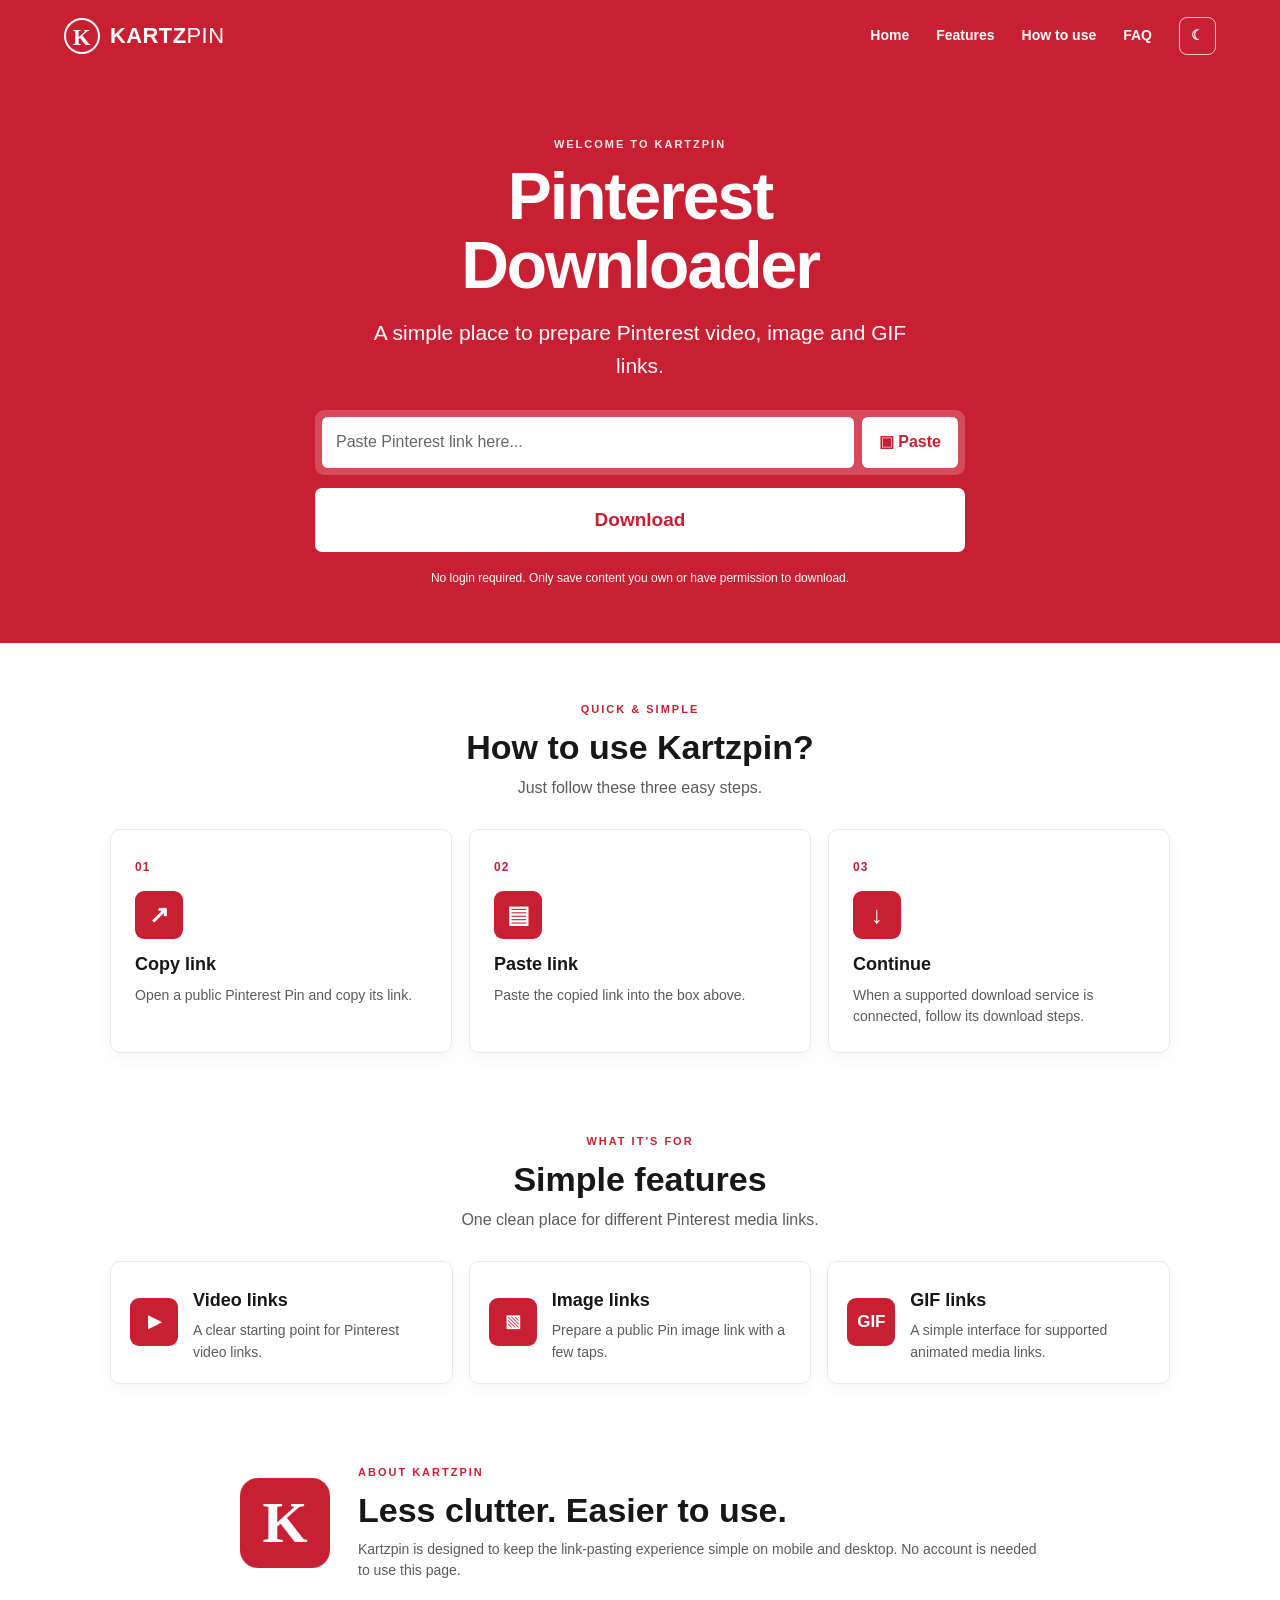
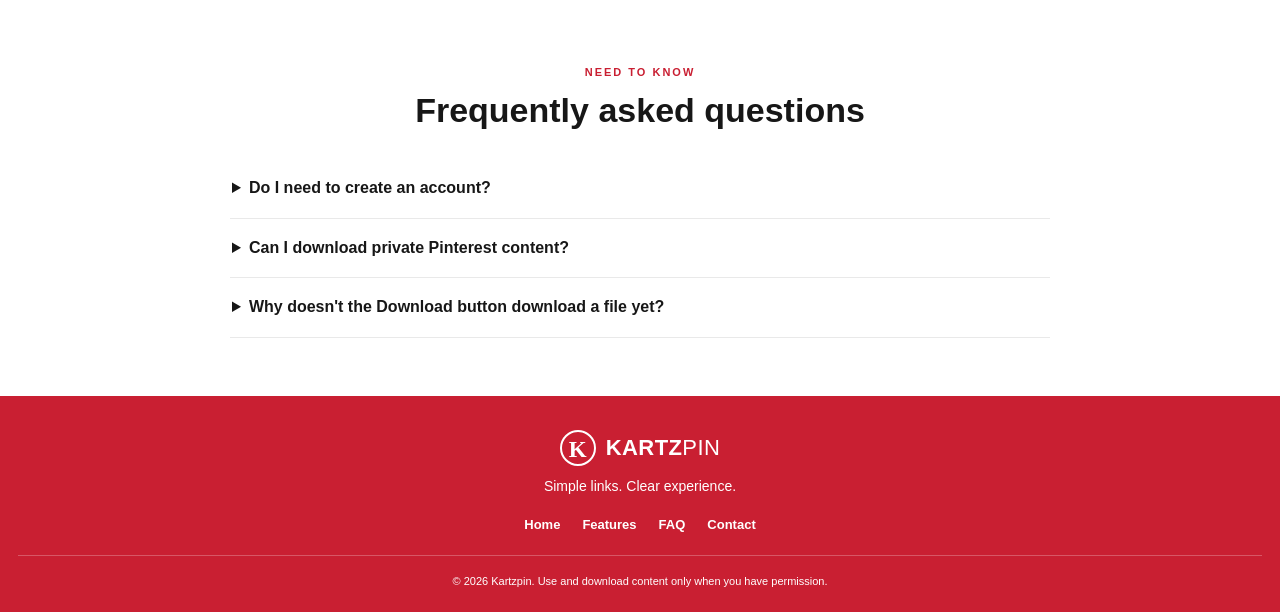
==== index.html @ ffa83714 "Add files via upload" ====
<!doctype html>
<html lang="en">
<head>
  <meta charset="utf-8">
  <meta name="viewport" content="width=device-width, initial-scale=1">
  <meta name="description" content="Kartzpin Downloader — a simple interface for Pinterest links.">
  <title>Kartzpin Downloader</title>
  <link rel="stylesheet" href="styles.css">
</head>
<body>
  <header class="site-header">
    <a class="brand" href="#home" aria-label="Kartzpin home">
      <span class="brand-mark">K</span><span>KARTZ<span class="brand-light">PIN</span></span>
    </a>
    <button class="menu-toggle" id="menuToggle" aria-label="Open menu" aria-expanded="false">☰</button>
    <nav class="nav" id="mainNav">
      <a href="#home">Home</a><a href="#features">Features</a><a href="#how">How to use</a><a href="#faq">FAQ</a>
      <button class="theme-toggle" id="themeToggle" type="button" aria-label="Switch colour mode">☾</button>
    </nav>
  </header>

  <main>
    <section class="hero" id="home">
      <div class="hero-inner">
        <p class="eyebrow">WELCOME TO KARTZPIN</p>
        <h1><span>Pinterest</span><br>Downloader</h1>
        <p class="hero-copy">A simple place to prepare Pinterest video, image and GIF links.</p>
        <form class="download-form" id="downloadForm">
          <label class="sr-only" for="pinUrl">Pinterest link</label>
          <input id="pinUrl" type="url" placeholder="Paste Pinterest link here..." autocomplete="url">
          <button class="paste-btn" id="pasteBtn" type="button">▣ <span>Paste</span></button>
        </form>
        <button class="download-btn" type="submit" form="downloadForm">Download</button>
        <p class="notice" id="statusMessage" role="status">No login required. Only save content you own or have permission to download.</p>
      </div>
    </section>

    <section class="section how-section" id="how">
      <div class="section-heading"><p class="eyebrow red-text">QUICK &amp; SIMPLE</p><h2>How to use Kartzpin?</h2><p>Just follow these three easy steps.</p></div>
      <div class="steps">
        <article class="step-card"><span class="step-number">01</span><div class="step-icon">↗</div><h3>Copy link</h3><p>Open a public Pinterest Pin and copy its link.</p></article>
        <article class="step-card"><span class="step-number">02</span><div class="step-icon">▤</div><h3>Paste link</h3><p>Paste the copied link into the box above.</p></article>
        <article class="step-card"><span class="step-number">03</span><div class="step-icon">↓</div><h3>Continue</h3><p>When a supported download service is connected, follow its download steps.</p></article>
      </div>
    </section>

    <section class="section features-section" id="features">
      <div class="section-heading"><p class="eyebrow red-text">WHAT IT'S FOR</p><h2>Simple features</h2><p>One clean place for different Pinterest media links.</p></div>
      <div class="feature-grid">
        <article class="feature-card"><div class="feature-icon">▶</div><div><h3>Video links</h3><p>A clear starting point for Pinterest video links.</p></div></article>
        <article class="feature-card"><div class="feature-icon">▧</div><div><h3>Image links</h3><p>Prepare a public Pin image link with a few taps.</p></div></article>
        <article class="feature-card"><div class="feature-icon">GIF</div><div><h3>GIF links</h3><p>A simple interface for supported animated media links.</p></div></article>
      </div>
    </section>

    <section class="section about-section">
      <div class="about-mark">K</div>
      <div><p class="eyebrow red-text">ABOUT KARTZPIN</p><h2>Less clutter. Easier to use.</h2><p>Kartzpin is designed to keep the link-pasting experience simple on mobile and desktop. No account is needed to use this page.</p></div>
    </section>

    <section class="section faq-section" id="faq">
      <div class="section-heading"><p class="eyebrow red-text">NEED TO KNOW</p><h2>Frequently asked questions</h2></div>
      <details><summary>Do I need to create an account?</summary><p>No. This website interface does not require visitor sign-in.</p></details>
      <details><summary>Can I download private Pinterest content?</summary><p>No. Private, restricted or inaccessible content should not be downloaded. Use only content you own or have permission to save.</p></details>
      <details><summary>Why doesn't the Download button download a file yet?</summary><p>The website design is ready, but a legitimate download service/API has not been connected. The button will not pretend a download has happened.</p></details>
    </section>
  </main>

  <footer class="site-footer">
    <a class="brand footer-brand" href="#home"><span class="brand-mark">K</span><span>KARTZ<span class="brand-light">PIN</span></span></a>
    <p>Simple links. Clear experience.</p>
    <div class="footer-links"><a href="#home">Home</a><a href="#features">Features</a><a href="#faq">FAQ</a><a href="mailto:hello@kartzpin.example">Contact</a></div>
    <small>© <span id="year"></span> Kartzpin. Use and download content only when you have permission.</small>
  </footer>
  <script src="script.js"></script>
</body>
</html>
---- styles.css ----
:root {
  --red: #c91f32;
  --red-dark: #a91628;
  --white: #ffffff;
  --black: #171717;
  --muted: #5b5b5b;
  --line: #e9e9e9;
  --soft: #fff7f8;
  --page: var(--white);
  --text: var(--black);
  --card: var(--white);
}
* { box-sizing: border-box; }
html { scroll-behavior: smooth; }
body { margin: 0; background: var(--page); color: var(--text); font-family: Arial, Helvetica, sans-serif; line-height: 1.55; }
a { color: inherit; text-decoration: none; }
button, input { font: inherit; }
.site-header { min-height: 72px; display: flex; align-items: center; justify-content: space-between; gap: 20px; padding: 12px clamp(18px, 5vw, 72px); background: var(--red); color: var(--white); }
.brand { display: inline-flex; align-items: center; gap: 10px; font-size: 22px; font-weight: 900; letter-spacing: .4px; }
.brand-mark { display: grid; place-items: center; width: 36px; height: 36px; border: 2px solid var(--white); border-radius: 50%; font-family: Georgia, serif; font-size: 23px; }
.brand-light { color: var(--white); font-weight: 500; }
.nav { display: flex; align-items: center; gap: 27px; font-size: 14px; font-weight: 700; }
.nav a:hover, .footer-links a:hover { text-decoration: underline; }
.theme-toggle, .menu-toggle { border: 1px solid rgba(255,255,255,.75); background: transparent; color: var(--white); border-radius: 8px; padding: 7px 11px; cursor: pointer; }
.menu-toggle { display: none; font-size: 21px; }
.hero { background: var(--red); color: var(--white); padding: 64px 18px 56px; text-align: center; }
.hero-inner { max-width: 760px; margin: auto; }
.eyebrow { margin: 0 0 9px; font-size: 11px; font-weight: 800; letter-spacing: 2px; }
.hero .eyebrow { color: var(--white); opacity: .9; }
h1 { margin: 0; font-size: clamp(38px, 7vw, 66px); line-height: 1.04; letter-spacing: -2px; }
h1 span { color: var(--white); }
.hero-copy { max-width: 560px; margin: 18px auto 28px; font-size: clamp(16px, 2.5vw, 21px); }
.download-form { display: flex; max-width: 650px; margin: auto; padding: 7px; gap: 8px; background: rgba(255,255,255,.2); border-radius: 9px; }
.download-form input { min-width: 0; flex: 1; border: 0; outline: 0; padding: 13px 14px; background: var(--white); color: var(--black); border-radius: 6px; font-size: 16px; }
.download-form input::placeholder { color: #666; }
.paste-btn { border: 0; border-radius: 6px; padding: 0 17px; background: var(--white); color: var(--red); font-weight: 800; cursor: pointer; }
.download-btn { display: block; width: min(100%, 650px); margin: 13px auto 0; padding: 15px; border: 2px solid var(--white); border-radius: 7px; background: var(--white); color: var(--red); font-size: 19px; font-weight: 800; cursor: pointer; }
.download-btn:hover { background: var(--red-dark); color: var(--white); }
.notice { margin: 17px auto 0; font-size: 12px; max-width: 650px; }
.section { width: min(1060px, calc(100% - 36px)); margin: auto; padding: 58px 0; }
.section-heading { text-align: center; margin-bottom: 28px; }
.red-text { color: var(--red); }
h2 { margin: 0 0 8px; font-size: clamp(25px, 4vw, 34px); line-height: 1.2; }
.section-heading > p:last-child { margin: 0; color: var(--muted); }
.steps { display: grid; grid-template-columns: repeat(3, 1fr); gap: 17px; }
.step-card { position: relative; padding: 24px; border: 1px solid var(--line); border-radius: 10px; background: var(--card); box-shadow: 0 5px 18px rgba(0,0,0,.045); }
.step-number { color: var(--red); font-size: 12px; font-weight: 900; letter-spacing: 1px; }
.step-icon, .feature-icon { display: grid; place-items: center; width: 48px; height: 48px; margin: 12px 0; border-radius: 9px; background: var(--red); color: var(--white); font-size: 24px; font-weight: 900; }
.step-card h3, .feature-card h3 { margin: 6px 0; font-size: 18px; }
.step-card p, .feature-card p, .about-section p:last-child { margin: 0; color: var(--muted); font-size: 14px; }
.features-section { padding-top: 22px; }
.feature-grid { display: grid; grid-template-columns: repeat(3, 1fr); gap: 16px; }
.feature-card { display: flex; align-items: center; gap: 15px; padding: 19px; border: 1px solid var(--line); border-radius: 10px; box-shadow: 0 5px 18px rgba(0,0,0,.045); }
.feature-icon { flex: 0 0 48px; margin: 0; font-size: 17px; }
.about-section { display: flex; align-items: center; gap: 28px; max-width: 800px; padding-top: 22px; }
.about-mark { flex: 0 0 90px; height: 90px; display: grid; place-items: center; border-radius: 18px; background: var(--red); color: var(--white); font:  bold 58px Georgia, serif; }
.faq-section { max-width: 820px; padding-top: 24px; }
details { padding: 17px 2px; border-bottom: 1px solid var(--line); }
summary { cursor: pointer; font-weight: 800; }
details p { margin: 10px 0 0; color: var(--muted); font-size: 14px; }
.site-footer { padding: 34px 18px 22px; text-align: center; background: var(--red); color: var(--white); }
.footer-brand { justify-content: center; }
.site-footer > p { margin: 10px 0 17px; font-size: 14px; }
.footer-links { display: flex; justify-content: center; flex-wrap: wrap; gap: 22px; margin-bottom: 20px; font-size: 13px; font-weight: 700; }
.site-footer small { display: block; padding-top: 17px; border-top: 1px solid rgba(255,255,255,.25); font-size: 11px; }
.sr-only { position: absolute; width: 1px; height: 1px; padding: 0; margin: -1px; overflow: hidden; clip: rect(0,0,0,0); white-space: nowrap; border: 0; }

body.dark { --page: #171717; --text: #ffffff; --card: #202020; --muted: #dedede; --line: #393939; --soft: #262626; }
body.dark .section-heading > p:last-child, body.dark .step-card p, body.dark .feature-card p, body.dark .about-section p:last-child, body.dark details p { color: var(--muted); }
body.dark .step-card, body.dark .feature-card { box-shadow: none; }
body.dark .download-form input { background: #fff; color: #171717; }
body.dark .download-btn { background: #171717; color: #fff; border-color: #fff; }
@media (max-width: 700px) {
  .site-header { min-height: 64px; padding: 10px 16px; }
  .brand { font-size: 19px; }
  .menu-toggle { display: block; }
  .nav { display: none; position: absolute; z-index: 5; top: 64px; left: 0; right: 0; padding: 16px 20px 20px; background: var(--red); flex-direction: column; align-items: stretch; gap: 15px; box-shadow: 0 8px 14px rgba(0,0,0,.12); }
  .nav.open { display: flex; }
  .nav a { padding: 5px 0; }
  .theme-toggle { align-self: flex-start; }
  .hero { padding: 48px 15px 42px; }
  .download-form { padding: 5px; }
  .download-form input { padding: 12px 10px; font-size: 14px; }
  .paste-btn { padding: 0 11px; font-size: 14px; }
  .steps, .feature-grid { grid-template-columns: 1fr; }
  .section { padding: 44px 0; }
  .features-section, .about-section, .faq-section { padding-top: 12px; }
  .about-section { align-items: flex-start; gap: 17px; }
  .about-mark { flex-basis: 62px; height: 62px; font-size: 40px; border-radius: 13px; }
}
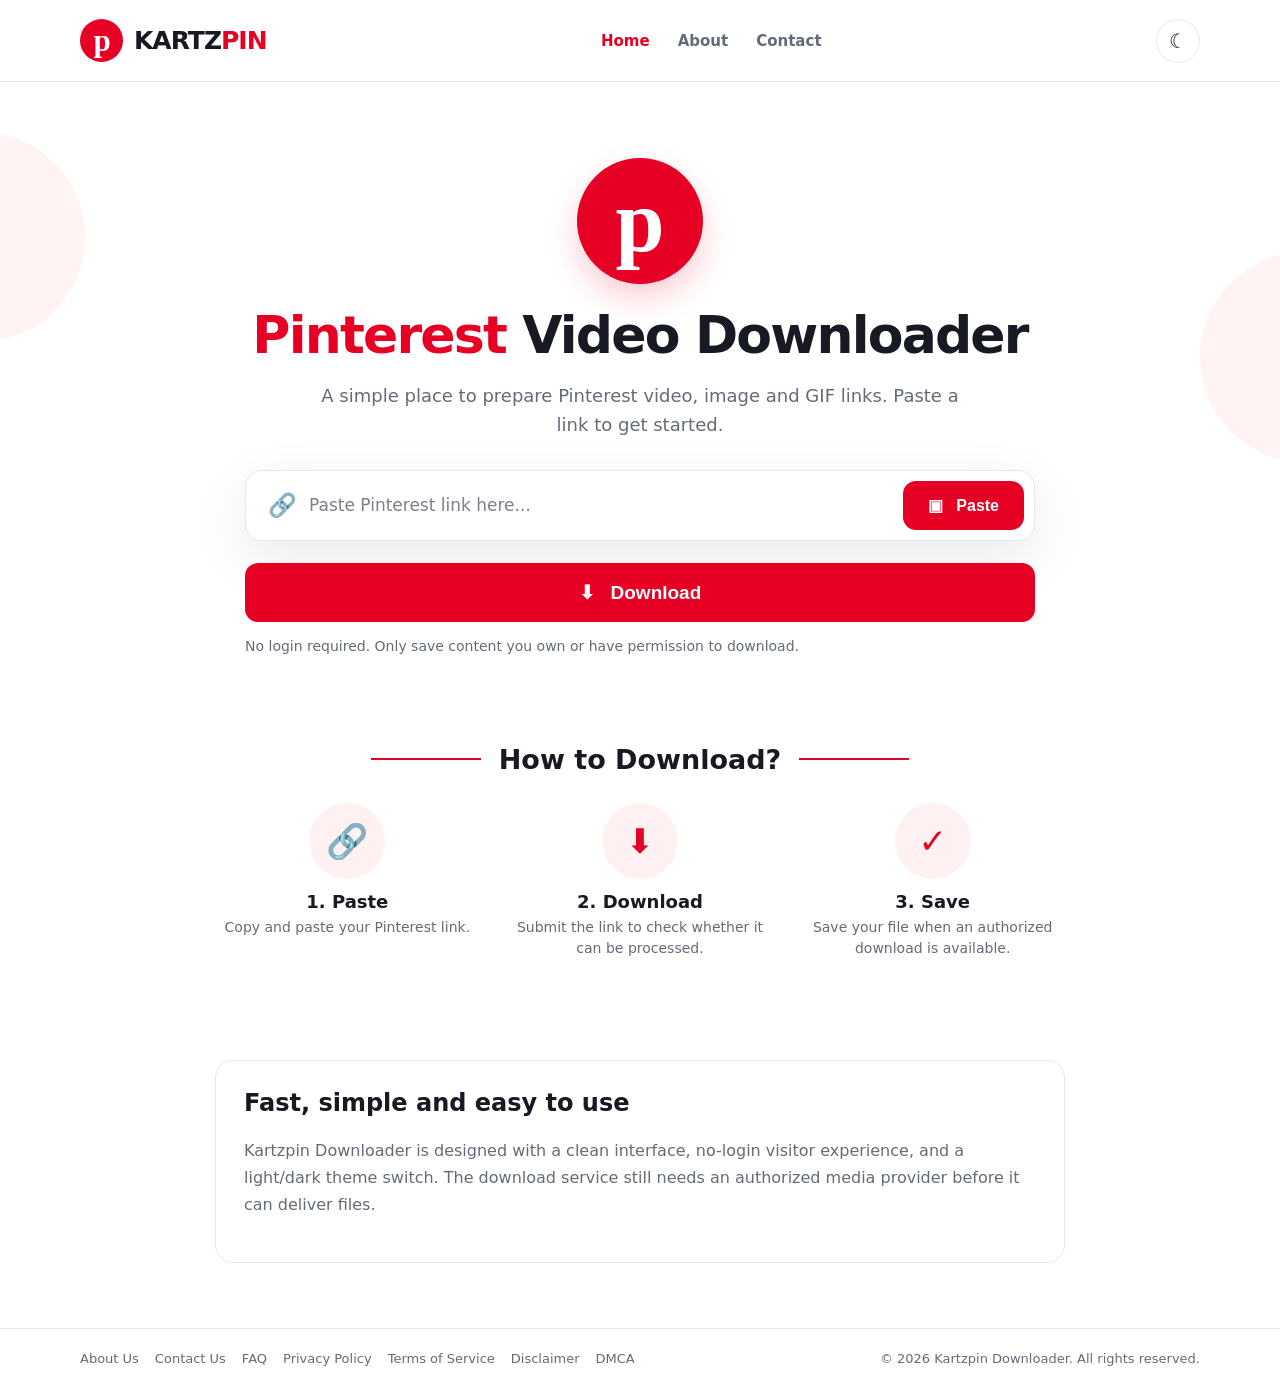
==== commit 4b0ef9bf: "Add files via upload" ====
--- a/index.html
+++ b/index.html
@@ -1,77 +1,57 @@
 <!doctype html>
-<html lang="en">
+<html lang="en" data-theme="light">
 <head>
-  <meta charset="utf-8">
-  <meta name="viewport" content="width=device-width, initial-scale=1">
-  <meta name="description" content="Kartzpin Downloader — a simple interface for Pinterest links.">
-  <title>Kartzpin Downloader</title>
+  <meta charset="utf-8"><meta name="viewport" content="width=device-width, initial-scale=1">
+  <meta name="description" content="Kartzpin Downloader — a simple Pinterest link helper.">
+  <title>Kartzpin Downloader — Pinterest Video Downloader</title>
   <link rel="stylesheet" href="styles.css">
 </head>
 <body>
-  <header class="site-header">
-    <a class="brand" href="#home" aria-label="Kartzpin home">
-      <span class="brand-mark">K</span><span>KARTZ<span class="brand-light">PIN</span></span>
-    </a>
-    <button class="menu-toggle" id="menuToggle" aria-label="Open menu" aria-expanded="false">☰</button>
-    <nav class="nav" id="mainNav">
-      <a href="#home">Home</a><a href="#features">Features</a><a href="#how">How to use</a><a href="#faq">FAQ</a>
-      <button class="theme-toggle" id="themeToggle" type="button" aria-label="Switch colour mode">☾</button>
-    </nav>
-  </header>
-
-  <main>
-    <section class="hero" id="home">
-      <div class="hero-inner">
-        <p class="eyebrow">WELCOME TO KARTZPIN</p>
-        <h1><span>Pinterest</span><br>Downloader</h1>
-        <p class="hero-copy">A simple place to prepare Pinterest video, image and GIF links.</p>
-        <form class="download-form" id="downloadForm">
-          <label class="sr-only" for="pinUrl">Pinterest link</label>
-          <input id="pinUrl" type="url" placeholder="Paste Pinterest link here..." autocomplete="url">
-          <button class="paste-btn" id="pasteBtn" type="button">▣ <span>Paste</span></button>
-        </form>
-        <button class="download-btn" type="submit" form="downloadForm">Download</button>
-        <p class="notice" id="statusMessage" role="status">No login required. Only save content you own or have permission to download.</p>
-      </div>
-    </section>
-
-    <section class="section how-section" id="how">
-      <div class="section-heading"><p class="eyebrow red-text">QUICK &amp; SIMPLE</p><h2>How to use Kartzpin?</h2><p>Just follow these three easy steps.</p></div>
-      <div class="steps">
-        <article class="step-card"><span class="step-number">01</span><div class="step-icon">↗</div><h3>Copy link</h3><p>Open a public Pinterest Pin and copy its link.</p></article>
-        <article class="step-card"><span class="step-number">02</span><div class="step-icon">▤</div><h3>Paste link</h3><p>Paste the copied link into the box above.</p></article>
-        <article class="step-card"><span class="step-number">03</span><div class="step-icon">↓</div><h3>Continue</h3><p>When a supported download service is connected, follow its download steps.</p></article>
-      </div>
-    </section>
-
-    <section class="section features-section" id="features">
-      <div class="section-heading"><p class="eyebrow red-text">WHAT IT'S FOR</p><h2>Simple features</h2><p>One clean place for different Pinterest media links.</p></div>
-      <div class="feature-grid">
-        <article class="feature-card"><div class="feature-icon">▶</div><div><h3>Video links</h3><p>A clear starting point for Pinterest video links.</p></div></article>
-        <article class="feature-card"><div class="feature-icon">▧</div><div><h3>Image links</h3><p>Prepare a public Pin image link with a few taps.</p></div></article>
-        <article class="feature-card"><div class="feature-icon">GIF</div><div><h3>GIF links</h3><p>A simple interface for supported animated media links.</p></div></article>
-      </div>
-    </section>
-
-    <section class="section about-section">
-      <div class="about-mark">K</div>
-      <div><p class="eyebrow red-text">ABOUT KARTZPIN</p><h2>Less clutter. Easier to use.</h2><p>Kartzpin is designed to keep the link-pasting experience simple on mobile and desktop. No account is needed to use this page.</p></div>
-    </section>
-
-    <section class="section faq-section" id="faq">
-      <div class="section-heading"><p class="eyebrow red-text">NEED TO KNOW</p><h2>Frequently asked questions</h2></div>
-      <details><summary>Do I need to create an account?</summary><p>No. This website interface does not require visitor sign-in.</p></details>
-      <details><summary>Can I download private Pinterest content?</summary><p>No. Private, restricted or inaccessible content should not be downloaded. Use only content you own or have permission to save.</p></details>
-      <details><summary>Why doesn't the Download button download a file yet?</summary><p>The website design is ready, but a legitimate download service/API has not been connected. The button will not pretend a download has happened.</p></details>
-    </section>
-  </main>
-
-  <footer class="site-footer">
-    <a class="brand footer-brand" href="#home"><span class="brand-mark">K</span><span>KARTZ<span class="brand-light">PIN</span></span></a>
-    <p>Simple links. Clear experience.</p>
-    <div class="footer-links"><a href="#home">Home</a><a href="#features">Features</a><a href="#faq">FAQ</a><a href="mailto:hello@kartzpin.example">Contact</a></div>
-    <small>© <span id="year"></span> Kartzpin. Use and download content only when you have permission.</small>
-  </footer>
-  <script src="script.js"></script>
-</body>
-</html>
+<header><div class="wrap footer-row">
+  <a class="brand" href="index.html"><span class="brand-mark">p</span><span>KARTZ<span>PIN</span></span></a>
+  <nav class="nav">
+    <a class="active" href="index.html">Home</a><a href="about.html">About</a><a href="contact.html">Contact</a>
+  </nav>
+  <div style="display:flex;gap:9px;align-items:center">
+    <button class="theme-btn" id="themeToggle" aria-label="Toggle dark mode">☾</button>
+    <button class="menu-btn" id="menuToggle" aria-label="Open menu">☰</button>
+  </div>
+</div></header>
+<main>
+  <section class="hero">
+    <span class="orb one"></span><span class="orb two"></span>
+    <div class="wrap hero-content">
+      <div class="hero-logo">p</div>
+      <h1><span class="accent">Pinterest</span> Video Downloader</h1>
+      <p class="subtitle">A simple place to prepare Pinterest video, image and GIF links. Paste a link to get started.</p>
+      <form id="downloadForm">
+        <div class="download-card">
+          <div class="input-wrap"><span class="link-icon">🔗</span>
+            <input id="pinUrl" type="url" placeholder="Paste Pinterest link here..." aria-label="Pinterest link" required>
+          </div>
+          <button class="btn" id="pasteButton" type="button">▣ &nbsp; Paste</button>
+        </div>
+        <button class="btn main-btn" type="submit">⬇ &nbsp; Download</button>
+      </form>
+      <p class="status" id="status" role="status">No login required. Only save content you own or have permission to download.</p>
+    </div>
+  </section>
+  <section class="steps wrap">
+    <h2 class="section-title">How to Download?</h2>
+    <div class="step-grid">
+      <div class="step"><div class="step-icon">🔗</div><h3>1. Paste</h3><p>Copy and paste your Pinterest link.</p></div>
+      <div class="step"><div class="step-icon">⬇</div><h3>2. Download</h3><p>Submit the link to check whether it can be processed.</p></div>
+      <div class="step"><div class="step-icon">✓</div><h3>3. Save</h3><p>Save your file when an authorized download is available.</p></div>
+    </div>
+  </section>
+  <section class="info wrap"><div class="info-box">
+    <h2>Fast, simple and easy to use</h2>
+    <p>Kartzpin Downloader is designed with a clean interface, no-login visitor experience, and a light/dark theme switch. The download service still needs an authorized media provider before it can deliver files.</p>
+  </div></section>
+</main>
+<footer><div class="wrap footer-row">
+  <div class="footer-links"><a href="about.html">About Us</a><a href="contact.html">Contact Us</a><a href="faq.html">FAQ</a><a href="privacy-policy.html">Privacy Policy</a><a href="terms.html">Terms of Service</a><a href="disclaimer.html">Disclaimer</a><a href="dmca.html">DMCA</a></div>
+  <span>© 2026 Kartzpin Downloader. All rights reserved.</span>
+</div></footer>
+<script src="app.js"></script>
+</body></html>
--- a/styles.css
+++ b/styles.css
@@ -1,90 +1,124 @@
 :root {
-  --red: #c91f32;
-  --red-dark: #a91628;
-  --white: #ffffff;
-  --black: #171717;
-  --muted: #5b5b5b;
-  --line: #e9e9e9;
-  --soft: #fff7f8;
-  --page: var(--white);
-  --text: var(--black);
-  --card: var(--white);
+  --red: #e60023;
+  --red-dark: #c9001e;
+  --bg: #fff;
+  --surface: #fff;
+  --text: #171923;
+  --muted: #646b78;
+  --border: #e5e7eb;
+  --soft: #fff0f2;
+  --shadow: 0 18px 55px rgba(22, 25, 35, .09);
+}
+[data-theme="dark"] {
+  --bg: #0d0e14;
+  --surface: #171923;
+  --text: #f7f7fb;
+  --muted: #b5bac7;
+  --border: #303341;
+  --soft: #32151d;
+  --shadow: 0 18px 55px rgba(0, 0, 0, .28);
 }
 * { box-sizing: border-box; }
 html { scroll-behavior: smooth; }
-body { margin: 0; background: var(--page); color: var(--text); font-family: Arial, Helvetica, sans-serif; line-height: 1.55; }
+body {
+  margin: 0; background: var(--bg); color: var(--text);
+  font-family: Inter, ui-sans-serif, system-ui, -apple-system, "Segoe UI", Arial, sans-serif;
+  transition: background .2s, color .2s;
+}
 a { color: inherit; text-decoration: none; }
-button, input { font: inherit; }
-.site-header { min-height: 72px; display: flex; align-items: center; justify-content: space-between; gap: 20px; padding: 12px clamp(18px, 5vw, 72px); background: var(--red); color: var(--white); }
-.brand { display: inline-flex; align-items: center; gap: 10px; font-size: 22px; font-weight: 900; letter-spacing: .4px; }
-.brand-mark { display: grid; place-items: center; width: 36px; height: 36px; border: 2px solid var(--white); border-radius: 50%; font-family: Georgia, serif; font-size: 23px; }
-.brand-light { color: var(--white); font-weight: 500; }
-.nav { display: flex; align-items: center; gap: 27px; font-size: 14px; font-weight: 700; }
-.nav a:hover, .footer-links a:hover { text-decoration: underline; }
-.theme-toggle, .menu-toggle { border: 1px solid rgba(255,255,255,.75); background: transparent; color: var(--white); border-radius: 8px; padding: 7px 11px; cursor: pointer; }
-.menu-toggle { display: none; font-size: 21px; }
-.hero { background: var(--red); color: var(--white); padding: 64px 18px 56px; text-align: center; }
-.hero-inner { max-width: 760px; margin: auto; }
-.eyebrow { margin: 0 0 9px; font-size: 11px; font-weight: 800; letter-spacing: 2px; }
-.hero .eyebrow { color: var(--white); opacity: .9; }
-h1 { margin: 0; font-size: clamp(38px, 7vw, 66px); line-height: 1.04; letter-spacing: -2px; }
-h1 span { color: var(--white); }
-.hero-copy { max-width: 560px; margin: 18px auto 28px; font-size: clamp(16px, 2.5vw, 21px); }
-.download-form { display: flex; max-width: 650px; margin: auto; padding: 7px; gap: 8px; background: rgba(255,255,255,.2); border-radius: 9px; }
-.download-form input { min-width: 0; flex: 1; border: 0; outline: 0; padding: 13px 14px; background: var(--white); color: var(--black); border-radius: 6px; font-size: 16px; }
-.download-form input::placeholder { color: #666; }
-.paste-btn { border: 0; border-radius: 6px; padding: 0 17px; background: var(--white); color: var(--red); font-weight: 800; cursor: pointer; }
-.download-btn { display: block; width: min(100%, 650px); margin: 13px auto 0; padding: 15px; border: 2px solid var(--white); border-radius: 7px; background: var(--white); color: var(--red); font-size: 19px; font-weight: 800; cursor: pointer; }
-.download-btn:hover { background: var(--red-dark); color: var(--white); }
-.notice { margin: 17px auto 0; font-size: 12px; max-width: 650px; }
-.section { width: min(1060px, calc(100% - 36px)); margin: auto; padding: 58px 0; }
-.section-heading { text-align: center; margin-bottom: 28px; }
-.red-text { color: var(--red); }
-h2 { margin: 0 0 8px; font-size: clamp(25px, 4vw, 34px); line-height: 1.2; }
-.section-heading > p:last-child { margin: 0; color: var(--muted); }
-.steps { display: grid; grid-template-columns: repeat(3, 1fr); gap: 17px; }
-.step-card { position: relative; padding: 24px; border: 1px solid var(--line); border-radius: 10px; background: var(--card); box-shadow: 0 5px 18px rgba(0,0,0,.045); }
-.step-number { color: var(--red); font-size: 12px; font-weight: 900; letter-spacing: 1px; }
-.step-icon, .feature-icon { display: grid; place-items: center; width: 48px; height: 48px; margin: 12px 0; border-radius: 9px; background: var(--red); color: var(--white); font-size: 24px; font-weight: 900; }
-.step-card h3, .feature-card h3 { margin: 6px 0; font-size: 18px; }
-.step-card p, .feature-card p, .about-section p:last-child { margin: 0; color: var(--muted); font-size: 14px; }
-.features-section { padding-top: 22px; }
-.feature-grid { display: grid; grid-template-columns: repeat(3, 1fr); gap: 16px; }
-.feature-card { display: flex; align-items: center; gap: 15px; padding: 19px; border: 1px solid var(--line); border-radius: 10px; box-shadow: 0 5px 18px rgba(0,0,0,.045); }
-.feature-icon { flex: 0 0 48px; margin: 0; font-size: 17px; }
-.about-section { display: flex; align-items: center; gap: 28px; max-width: 800px; padding-top: 22px; }
-.about-mark { flex: 0 0 90px; height: 90px; display: grid; place-items: center; border-radius: 18px; background: var(--red); color: var(--white); font:  bold 58px Georgia, serif; }
-.faq-section { max-width: 820px; padding-top: 24px; }
-details { padding: 17px 2px; border-bottom: 1px solid var(--line); }
-summary { cursor: pointer; font-weight: 800; }
-details p { margin: 10px 0 0; color: var(--muted); font-size: 14px; }
-.site-footer { padding: 34px 18px 22px; text-align: center; background: var(--red); color: var(--white); }
-.footer-brand { justify-content: center; }
-.site-footer > p { margin: 10px 0 17px; font-size: 14px; }
-.footer-links { display: flex; justify-content: center; flex-wrap: wrap; gap: 22px; margin-bottom: 20px; font-size: 13px; font-weight: 700; }
-.site-footer small { display: block; padding-top: 17px; border-top: 1px solid rgba(255,255,255,.25); font-size: 11px; }
-.sr-only { position: absolute; width: 1px; height: 1px; padding: 0; margin: -1px; overflow: hidden; clip: rect(0,0,0,0); white-space: nowrap; border: 0; }
-
-body.dark { --page: #171717; --text: #ffffff; --card: #202020; --muted: #dedede; --line: #393939; --soft: #262626; }
-body.dark .section-heading > p:last-child, body.dark .step-card p, body.dark .feature-card p, body.dark .about-section p:last-child, body.dark details p { color: var(--muted); }
-body.dark .step-card, body.dark .feature-card { box-shadow: none; }
-body.dark .download-form input { background: #fff; color: #171717; }
-body.dark .download-btn { background: #171717; color: #fff; border-color: #fff; }
-@media (max-width: 700px) {
-  .site-header { min-height: 64px; padding: 10px 16px; }
-  .brand { font-size: 19px; }
-  .menu-toggle { display: block; }
-  .nav { display: none; position: absolute; z-index: 5; top: 64px; left: 0; right: 0; padding: 16px 20px 20px; background: var(--red); flex-direction: column; align-items: stretch; gap: 15px; box-shadow: 0 8px 14px rgba(0,0,0,.12); }
-  .nav.open { display: flex; }
-  .nav a { padding: 5px 0; }
-  .theme-toggle { align-self: flex-start; }
-  .hero { padding: 48px 15px 42px; }
-  .download-form { padding: 5px; }
-  .download-form input { padding: 12px 10px; font-size: 14px; }
-  .paste-btn { padding: 0 11px; font-size: 14px; }
-  .steps, .feature-grid { grid-template-columns: 1fr; }
-  .section { padding: 44px 0; }
-  .features-section, .about-section, .faq-section { padding-top: 12px; }
-  .about-section { align-items: flex-start; gap: 17px; }
-  .about-mark { flex-basis: 62px; height: 62px; font-size: 40px; border-radius: 13px; }
+.wrap { width: min(1120px, calc(100% - 40px)); margin: auto; }
+header {
+  height: 82px; display: flex; align-items: center; justify-content: space-between;
+  border-bottom: 1px solid var(--border); background: var(--surface);
 }
+.nav { display:flex; align-items:center; gap:28px; }
+.brand { display:flex; align-items:center; gap:11px; font-size:25px; font-weight:850; letter-spacing:-1px; }
+.brand-mark {
+  width:43px;height:43px;border-radius:50%;display:grid;place-items:center;
+  color:white;background:var(--red);font-family:Georgia,serif;font-size:31px;font-weight:bold;
+}
+.brand span span { color:var(--red); }
+.nav a { font-size:15px; font-weight:650; color:var(--muted); }
+.nav a:hover, .nav a.active { color:var(--red); }
+.theme-btn, .menu-btn {
+  width:44px;height:44px;border:1px solid var(--border);border-radius:50%;
+  background:var(--bg);color:var(--text);font-size:20px;cursor:pointer;
+}
+.menu-btn { display:none; border-radius:12px; }
+.hero { position:relative; overflow:hidden; text-align:center; padding:76px 0 62px; }
+.orb { position:absolute; width:210px;height:210px;border-radius:50%;background:var(--soft);opacity:.8;z-index:0; }
+.orb.one { left:-125px;top:50px; }
+.orb.two { right:-130px;top:170px; }
+.hero-content { position:relative;z-index:1; }
+.hero-logo {
+  margin:0 auto 22px;width:126px;height:126px;border-radius:50%;display:grid;place-items:center;
+  background:var(--red);color:#fff;font: bold 88px Georgia,serif;box-shadow:0 14px 32px rgba(230,0,35,.2);
+}
+h1 { margin:0; font-size:clamp(32px,5vw,52px); line-height:1.12; letter-spacing:-1.8px; }
+h1 .accent { color:var(--red); }
+.subtitle { max-width:650px;margin:18px auto 30px;color:var(--muted);font-size:18px;line-height:1.6; }
+.download-card {
+  max-width:790px;margin:0 auto;padding:10px;border:1px solid var(--border);border-radius:17px;
+  background:var(--surface);box-shadow:var(--shadow);display:flex;gap:10px;
+}
+.input-wrap { display:flex;align-items:center;gap:12px;flex:1;padding:0 12px;min-width:0; }
+.link-icon { font-size:23px; }
+input[type=url] {
+  width:100%;min-width:0;border:0;outline:0;background:transparent;color:var(--text);
+  font:inherit;font-size:17px;padding:13px 0;
+}
+input::placeholder { color:var(--muted);opacity:.85; }
+.btn {
+  border:0;border-radius:13px;background:var(--red);color:white;padding:15px 25px;
+  font-size:16px;font-weight:750;cursor:pointer;transition:transform .15s,background .15s;
+}
+.btn:hover { background:var(--red-dark);transform:translateY(-1px); }
+.btn.secondary { background:var(--surface);color:var(--red);border:1px solid var(--border); }
+.main-btn { display:block;width:min(790px,100%);margin:22px auto 0;padding:18px;font-size:19px; }
+.status { max-width:790px;margin:14px auto 0;text-align:left;color:var(--muted);font-size:14px;line-height:1.5; }
+.steps { padding:25px 0 65px;text-align:center; }
+.section-title { display:flex;align-items:center;gap:18px;justify-content:center;font-size:27px;margin:0 0 28px; }
+.section-title:before,.section-title:after { content:"";height:2px;width:110px;background:var(--red); }
+.step-grid { display:grid;grid-template-columns:repeat(3,1fr);gap:28px;max-width:850px;margin:auto; }
+.step-icon { width:76px;height:76px;border-radius:50%;display:grid;place-items:center;margin:0 auto 12px;background:var(--soft);color:var(--red);font-size:34px; }
+.step h3 { margin:8px 0 5px;font-size:18px; }
+.step p { margin:0;color:var(--muted);line-height:1.5;font-size:14px; }
+.info { padding:36px 0 65px; }
+.info-box { max-width:850px;margin:auto;padding:28px;border:1px solid var(--border);border-radius:18px;background:var(--surface); }
+.info-box h2 { margin-top:0; }
+.info-box p,.info-box li { color:var(--muted);line-height:1.7; }
+footer { border-top:1px solid var(--border);background:var(--surface);padding:22px 0;color:var(--muted);font-size:13px; }
+.footer-row { display:flex;align-items:center;justify-content:space-between;gap:16px;flex-wrap:wrap; }
+.footer-links { display:flex;gap:16px;flex-wrap:wrap; }
+.footer-links a:hover { color:var(--red); }
+.page-head { text-align:center;padding:58px 0 18px; }
+.page-head h1 { font-size:clamp(30px,4vw,44px); }
+.page-content { min-height:55vh;padding:12px 0 70px; }
+.contact-form { display:grid;gap:13px;margin-top:20px; }
+.contact-form input,.contact-form textarea {
+  width:100%;padding:14px;border:1px solid var(--border);border-radius:10px;
+  background:var(--bg);color:var(--text);font:inherit;
+}
+.contact-form textarea { min-height:130px;resize:vertical; }
+.note { font-size:13px;color:var(--muted); }
+@media(max-width:760px) {
+  .wrap { width:min(100% - 28px,1120px); }
+  header { height:72px; }
+  .brand { font-size:21px; }
+  .brand-mark { width:39px;height:39px;font-size:28px; }
+  .menu-btn { display:block; }
+  .nav { display:none;position:absolute;top:72px;left:0;right:0;padding:18px 22px;background:var(--surface);border-bottom:1px solid var(--border);z-index:5; }
+  .nav.open { display:flex;flex-direction:column;align-items:flex-start;gap:18px; }
+  .hero { padding:55px 0 40px; }
+  .hero-logo { width:105px;height:105px;font-size:73px; }
+  .subtitle { font-size:16px; }
+  .download-card { flex-wrap:wrap;padding:8px; }
+  .input-wrap { flex-basis:100%; }
+  .download-card .btn { width:100%; }
+  .step-grid { gap:16px; }
+  .step-icon { width:62px;height:62px;font-size:28px; }
+  .step h3 { font-size:15px; }
+  .step p { font-size:12px; }
+  .section-title { font-size:22px;gap:10px; }
+  .section-title:before,.section-title:after { width:45px; }
+}
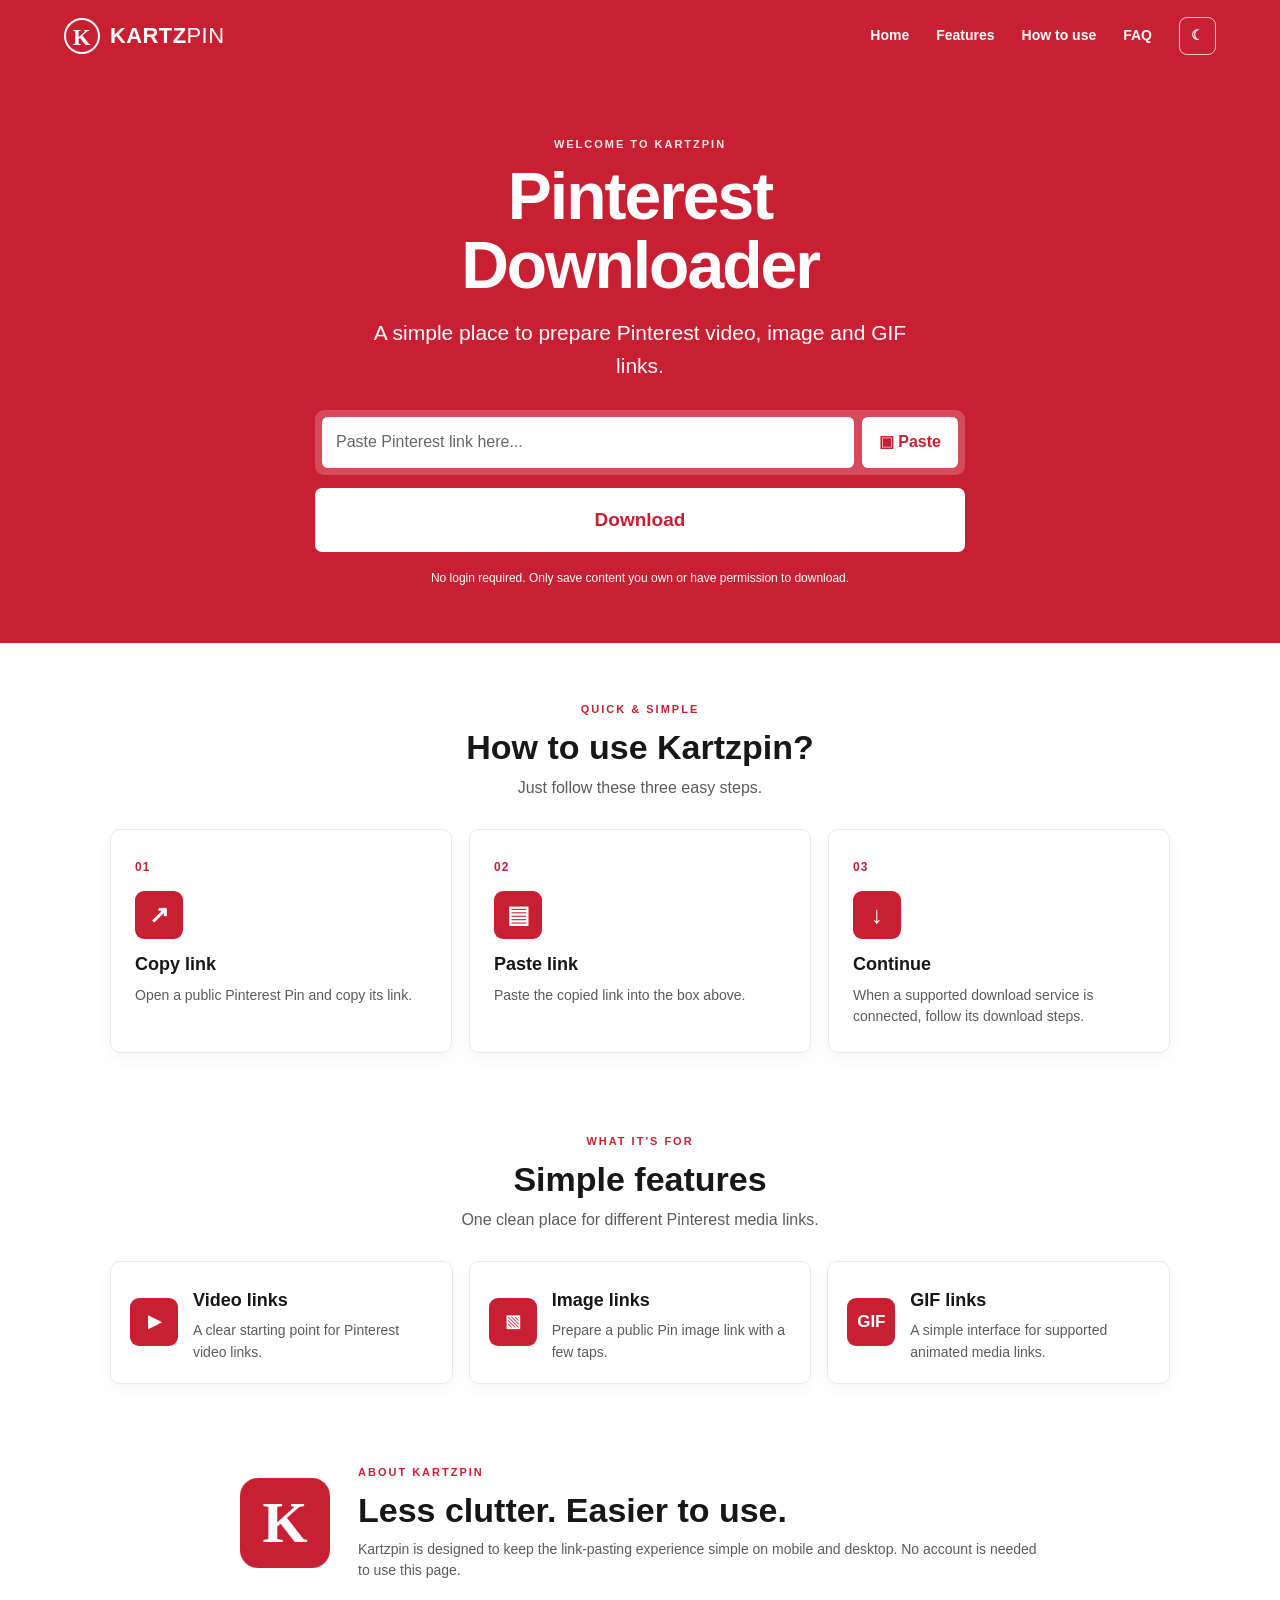
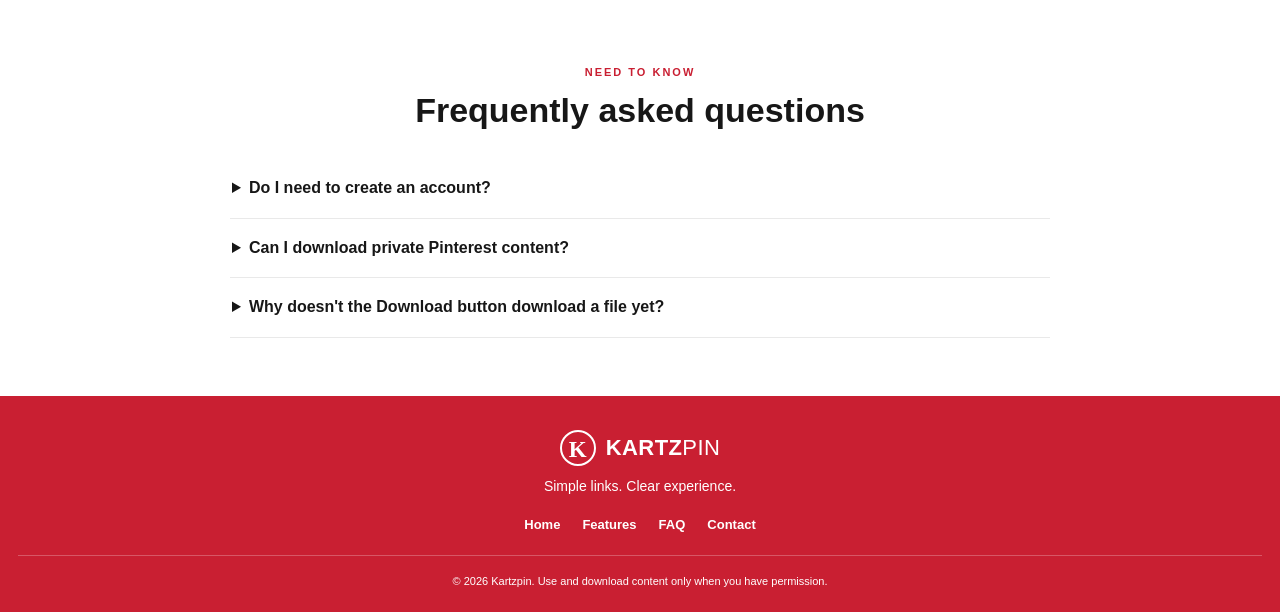
==== commit 374b1785: "Add files via upload" ====
--- a/index.html
+++ b/index.html
@@ -1,57 +1,77 @@
 <!doctype html>
-<html lang="en" data-theme="light">
+<html lang="en">
 <head>
-  <meta charset="utf-8"><meta name="viewport" content="width=device-width, initial-scale=1">
-  <meta name="description" content="Kartzpin Downloader — a simple Pinterest link helper.">
-  <title>Kartzpin Downloader — Pinterest Video Downloader</title>
+  <meta charset="utf-8">
+  <meta name="viewport" content="width=device-width, initial-scale=1">
+  <meta name="description" content="Kartzpin Downloader — a simple interface for Pinterest links.">
+  <title>Kartzpin Downloader</title>
   <link rel="stylesheet" href="styles.css">
 </head>
 <body>
-<header><div class="wrap footer-row">
-  <a class="brand" href="index.html"><span class="brand-mark">p</span><span>KARTZ<span>PIN</span></span></a>
-  <nav class="nav">
-    <a class="active" href="index.html">Home</a><a href="about.html">About</a><a href="contact.html">Contact</a>
-  </nav>
-  <div style="display:flex;gap:9px;align-items:center">
-    <button class="theme-btn" id="themeToggle" aria-label="Toggle dark mode">☾</button>
-    <button class="menu-btn" id="menuToggle" aria-label="Open menu">☰</button>
-  </div>
-</div></header>
-<main>
-  <section class="hero">
-    <span class="orb one"></span><span class="orb two"></span>
-    <div class="wrap hero-content">
-      <div class="hero-logo">p</div>
-      <h1><span class="accent">Pinterest</span> Video Downloader</h1>
-      <p class="subtitle">A simple place to prepare Pinterest video, image and GIF links. Paste a link to get started.</p>
-      <form id="downloadForm">
-        <div class="download-card">
-          <div class="input-wrap"><span class="link-icon">🔗</span>
-            <input id="pinUrl" type="url" placeholder="Paste Pinterest link here..." aria-label="Pinterest link" required>
-          </div>
-          <button class="btn" id="pasteButton" type="button">▣ &nbsp; Paste</button>
-        </div>
-        <button class="btn main-btn" type="submit">⬇ &nbsp; Download</button>
-      </form>
-      <p class="status" id="status" role="status">No login required. Only save content you own or have permission to download.</p>
-    </div>
-  </section>
-  <section class="steps wrap">
-    <h2 class="section-title">How to Download?</h2>
-    <div class="step-grid">
-      <div class="step"><div class="step-icon">🔗</div><h3>1. Paste</h3><p>Copy and paste your Pinterest link.</p></div>
-      <div class="step"><div class="step-icon">⬇</div><h3>2. Download</h3><p>Submit the link to check whether it can be processed.</p></div>
-      <div class="step"><div class="step-icon">✓</div><h3>3. Save</h3><p>Save your file when an authorized download is available.</p></div>
-    </div>
-  </section>
-  <section class="info wrap"><div class="info-box">
-    <h2>Fast, simple and easy to use</h2>
-    <p>Kartzpin Downloader is designed with a clean interface, no-login visitor experience, and a light/dark theme switch. The download service still needs an authorized media provider before it can deliver files.</p>
-  </div></section>
-</main>
-<footer><div class="wrap footer-row">
-  <div class="footer-links"><a href="about.html">About Us</a><a href="contact.html">Contact Us</a><a href="faq.html">FAQ</a><a href="privacy-policy.html">Privacy Policy</a><a href="terms.html">Terms of Service</a><a href="disclaimer.html">Disclaimer</a><a href="dmca.html">DMCA</a></div>
-  <span>© 2026 Kartzpin Downloader. All rights reserved.</span>
-</div></footer>
-<script src="app.js"></script>
-</body></html>
+  <header class="site-header">
+    <a class="brand" href="#home" aria-label="Kartzpin home">
+      <span class="brand-mark">K</span><span>KARTZ<span class="brand-light">PIN</span></span>
+    </a>
+    <button class="menu-toggle" id="menuToggle" aria-label="Open menu" aria-expanded="false">☰</button>
+    <nav class="nav" id="mainNav">
+      <a href="#home">Home</a><a href="#features">Features</a><a href="#how">How to use</a><a href="#faq">FAQ</a>
+      <button class="theme-toggle" id="themeToggle" type="button" aria-label="Switch colour mode">☾</button>
+    </nav>
+  </header>
+
+  <main>
+    <section class="hero" id="home">
+      <div class="hero-inner">
+        <p class="eyebrow">WELCOME TO KARTZPIN</p>
+        <h1><span>Pinterest</span><br>Downloader</h1>
+        <p class="hero-copy">A simple place to prepare Pinterest video, image and GIF links.</p>
+        <form class="download-form" id="downloadForm">
+          <label class="sr-only" for="pinUrl">Pinterest link</label>
+          <input id="pinUrl" type="url" placeholder="Paste Pinterest link here..." autocomplete="url">
+          <button class="paste-btn" id="pasteBtn" type="button">▣ <span>Paste</span></button>
+        </form>
+        <button class="download-btn" type="submit" form="downloadForm">Download</button>
+        <p class="notice" id="statusMessage" role="status">No login required. Only save content you own or have permission to download.</p>
+      </div>
+    </section>
+
+    <section class="section how-section" id="how">
+      <div class="section-heading"><p class="eyebrow red-text">QUICK &amp; SIMPLE</p><h2>How to use Kartzpin?</h2><p>Just follow these three easy steps.</p></div>
+      <div class="steps">
+        <article class="step-card"><span class="step-number">01</span><div class="step-icon">↗</div><h3>Copy link</h3><p>Open a public Pinterest Pin and copy its link.</p></article>
+        <article class="step-card"><span class="step-number">02</span><div class="step-icon">▤</div><h3>Paste link</h3><p>Paste the copied link into the box above.</p></article>
+        <article class="step-card"><span class="step-number">03</span><div class="step-icon">↓</div><h3>Continue</h3><p>When a supported download service is connected, follow its download steps.</p></article>
+      </div>
+    </section>
+
+    <section class="section features-section" id="features">
+      <div class="section-heading"><p class="eyebrow red-text">WHAT IT'S FOR</p><h2>Simple features</h2><p>One clean place for different Pinterest media links.</p></div>
+      <div class="feature-grid">
+        <article class="feature-card"><div class="feature-icon">▶</div><div><h3>Video links</h3><p>A clear starting point for Pinterest video links.</p></div></article>
+        <article class="feature-card"><div class="feature-icon">▧</div><div><h3>Image links</h3><p>Prepare a public Pin image link with a few taps.</p></div></article>
+        <article class="feature-card"><div class="feature-icon">GIF</div><div><h3>GIF links</h3><p>A simple interface for supported animated media links.</p></div></article>
+      </div>
+    </section>
+
+    <section class="section about-section">
+      <div class="about-mark">K</div>
+      <div><p class="eyebrow red-text">ABOUT KARTZPIN</p><h2>Less clutter. Easier to use.</h2><p>Kartzpin is designed to keep the link-pasting experience simple on mobile and desktop. No account is needed to use this page.</p></div>
+    </section>
+
+    <section class="section faq-section" id="faq">
+      <div class="section-heading"><p class="eyebrow red-text">NEED TO KNOW</p><h2>Frequently asked questions</h2></div>
+      <details><summary>Do I need to create an account?</summary><p>No. This website interface does not require visitor sign-in.</p></details>
+      <details><summary>Can I download private Pinterest content?</summary><p>No. Private, restricted or inaccessible content should not be downloaded. Use only content you own or have permission to save.</p></details>
+      <details><summary>Why doesn't the Download button download a file yet?</summary><p>The website design is ready, but a legitimate download service/API has not been connected. The button will not pretend a download has happened.</p></details>
+    </section>
+  </main>
+
+  <footer class="site-footer">
+    <a class="brand footer-brand" href="#home"><span class="brand-mark">K</span><span>KARTZ<span class="brand-light">PIN</span></span></a>
+    <p>Simple links. Clear experience.</p>
+    <div class="footer-links"><a href="#home">Home</a><a href="#features">Features</a><a href="#faq">FAQ</a><a href="mailto:hello@kartzpin.example">Contact</a></div>
+    <small>© <span id="year"></span> Kartzpin. Use and download content only when you have permission.</small>
+  </footer>
+  <script src="script.js"></script>
+</body>
+</html>
--- a/styles.css
+++ b/styles.css
@@ -1,124 +1,90 @@
 :root {
-  --red: #e60023;
-  --red-dark: #c9001e;
-  --bg: #fff;
-  --surface: #fff;
-  --text: #171923;
-  --muted: #646b78;
-  --border: #e5e7eb;
-  --soft: #fff0f2;
-  --shadow: 0 18px 55px rgba(22, 25, 35, .09);
-}
-[data-theme="dark"] {
-  --bg: #0d0e14;
-  --surface: #171923;
-  --text: #f7f7fb;
-  --muted: #b5bac7;
-  --border: #303341;
-  --soft: #32151d;
-  --shadow: 0 18px 55px rgba(0, 0, 0, .28);
+  --red: #c91f32;
+  --red-dark: #a91628;
+  --white: #ffffff;
+  --black: #171717;
+  --muted: #5b5b5b;
+  --line: #e9e9e9;
+  --soft: #fff7f8;
+  --page: var(--white);
+  --text: var(--black);
+  --card: var(--white);
 }
 * { box-sizing: border-box; }
 html { scroll-behavior: smooth; }
-body {
-  margin: 0; background: var(--bg); color: var(--text);
-  font-family: Inter, ui-sans-serif, system-ui, -apple-system, "Segoe UI", Arial, sans-serif;
-  transition: background .2s, color .2s;
+body { margin: 0; background: var(--page); color: var(--text); font-family: Arial, Helvetica, sans-serif; line-height: 1.55; }
+a { color: inherit; text-decoration: none; }
+button, input { font: inherit; }
+.site-header { min-height: 72px; display: flex; align-items: center; justify-content: space-between; gap: 20px; padding: 12px clamp(18px, 5vw, 72px); background: var(--red); color: var(--white); }
+.brand { display: inline-flex; align-items: center; gap: 10px; font-size: 22px; font-weight: 900; letter-spacing: .4px; }
+.brand-mark { display: grid; place-items: center; width: 36px; height: 36px; border: 2px solid var(--white); border-radius: 50%; font-family: Georgia, serif; font-size: 23px; }
+.brand-light { color: var(--white); font-weight: 500; }
+.nav { display: flex; align-items: center; gap: 27px; font-size: 14px; font-weight: 700; }
+.nav a:hover, .footer-links a:hover { text-decoration: underline; }
+.theme-toggle, .menu-toggle { border: 1px solid rgba(255,255,255,.75); background: transparent; color: var(--white); border-radius: 8px; padding: 7px 11px; cursor: pointer; }
+.menu-toggle { display: none; font-size: 21px; }
+.hero { background: var(--red); color: var(--white); padding: 64px 18px 56px; text-align: center; }
+.hero-inner { max-width: 760px; margin: auto; }
+.eyebrow { margin: 0 0 9px; font-size: 11px; font-weight: 800; letter-spacing: 2px; }
+.hero .eyebrow { color: var(--white); opacity: .9; }
+h1 { margin: 0; font-size: clamp(38px, 7vw, 66px); line-height: 1.04; letter-spacing: -2px; }
+h1 span { color: var(--white); }
+.hero-copy { max-width: 560px; margin: 18px auto 28px; font-size: clamp(16px, 2.5vw, 21px); }
+.download-form { display: flex; max-width: 650px; margin: auto; padding: 7px; gap: 8px; background: rgba(255,255,255,.2); border-radius: 9px; }
+.download-form input { min-width: 0; flex: 1; border: 0; outline: 0; padding: 13px 14px; background: var(--white); color: var(--black); border-radius: 6px; font-size: 16px; }
+.download-form input::placeholder { color: #666; }
+.paste-btn { border: 0; border-radius: 6px; padding: 0 17px; background: var(--white); color: var(--red); font-weight: 800; cursor: pointer; }
+.download-btn { display: block; width: min(100%, 650px); margin: 13px auto 0; padding: 15px; border: 2px solid var(--white); border-radius: 7px; background: var(--white); color: var(--red); font-size: 19px; font-weight: 800; cursor: pointer; }
+.download-btn:hover { background: var(--red-dark); color: var(--white); }
+.notice { margin: 17px auto 0; font-size: 12px; max-width: 650px; }
+.section { width: min(1060px, calc(100% - 36px)); margin: auto; padding: 58px 0; }
+.section-heading { text-align: center; margin-bottom: 28px; }
+.red-text { color: var(--red); }
+h2 { margin: 0 0 8px; font-size: clamp(25px, 4vw, 34px); line-height: 1.2; }
+.section-heading > p:last-child { margin: 0; color: var(--muted); }
+.steps { display: grid; grid-template-columns: repeat(3, 1fr); gap: 17px; }
+.step-card { position: relative; padding: 24px; border: 1px solid var(--line); border-radius: 10px; background: var(--card); box-shadow: 0 5px 18px rgba(0,0,0,.045); }
+.step-number { color: var(--red); font-size: 12px; font-weight: 900; letter-spacing: 1px; }
+.step-icon, .feature-icon { display: grid; place-items: center; width: 48px; height: 48px; margin: 12px 0; border-radius: 9px; background: var(--red); color: var(--white); font-size: 24px; font-weight: 900; }
+.step-card h3, .feature-card h3 { margin: 6px 0; font-size: 18px; }
+.step-card p, .feature-card p, .about-section p:last-child { margin: 0; color: var(--muted); font-size: 14px; }
+.features-section { padding-top: 22px; }
+.feature-grid { display: grid; grid-template-columns: repeat(3, 1fr); gap: 16px; }
+.feature-card { display: flex; align-items: center; gap: 15px; padding: 19px; border: 1px solid var(--line); border-radius: 10px; box-shadow: 0 5px 18px rgba(0,0,0,.045); }
+.feature-icon { flex: 0 0 48px; margin: 0; font-size: 17px; }
+.about-section { display: flex; align-items: center; gap: 28px; max-width: 800px; padding-top: 22px; }
+.about-mark { flex: 0 0 90px; height: 90px; display: grid; place-items: center; border-radius: 18px; background: var(--red); color: var(--white); font:  bold 58px Georgia, serif; }
+.faq-section { max-width: 820px; padding-top: 24px; }
+details { padding: 17px 2px; border-bottom: 1px solid var(--line); }
+summary { cursor: pointer; font-weight: 800; }
+details p { margin: 10px 0 0; color: var(--muted); font-size: 14px; }
+.site-footer { padding: 34px 18px 22px; text-align: center; background: var(--red); color: var(--white); }
+.footer-brand { justify-content: center; }
+.site-footer > p { margin: 10px 0 17px; font-size: 14px; }
+.footer-links { display: flex; justify-content: center; flex-wrap: wrap; gap: 22px; margin-bottom: 20px; font-size: 13px; font-weight: 700; }
+.site-footer small { display: block; padding-top: 17px; border-top: 1px solid rgba(255,255,255,.25); font-size: 11px; }
+.sr-only { position: absolute; width: 1px; height: 1px; padding: 0; margin: -1px; overflow: hidden; clip: rect(0,0,0,0); white-space: nowrap; border: 0; }
+
+body.dark { --page: #171717; --text: #ffffff; --card: #202020; --muted: #dedede; --line: #393939; --soft: #262626; }
+body.dark .section-heading > p:last-child, body.dark .step-card p, body.dark .feature-card p, body.dark .about-section p:last-child, body.dark details p { color: var(--muted); }
+body.dark .step-card, body.dark .feature-card { box-shadow: none; }
+body.dark .download-form input { background: #fff; color: #171717; }
+body.dark .download-btn { background: #171717; color: #fff; border-color: #fff; }
+@media (max-width: 700px) {
+  .site-header { min-height: 64px; padding: 10px 16px; }
+  .brand { font-size: 19px; }
+  .menu-toggle { display: block; }
+  .nav { display: none; position: absolute; z-index: 5; top: 64px; left: 0; right: 0; padding: 16px 20px 20px; background: var(--red); flex-direction: column; align-items: stretch; gap: 15px; box-shadow: 0 8px 14px rgba(0,0,0,.12); }
+  .nav.open { display: flex; }
+  .nav a { padding: 5px 0; }
+  .theme-toggle { align-self: flex-start; }
+  .hero { padding: 48px 15px 42px; }
+  .download-form { padding: 5px; }
+  .download-form input { padding: 12px 10px; font-size: 14px; }
+  .paste-btn { padding: 0 11px; font-size: 14px; }
+  .steps, .feature-grid { grid-template-columns: 1fr; }
+  .section { padding: 44px 0; }
+  .features-section, .about-section, .faq-section { padding-top: 12px; }
+  .about-section { align-items: flex-start; gap: 17px; }
+  .about-mark { flex-basis: 62px; height: 62px; font-size: 40px; border-radius: 13px; }
 }
-a { color: inherit; text-decoration: none; }
-.wrap { width: min(1120px, calc(100% - 40px)); margin: auto; }
-header {
-  height: 82px; display: flex; align-items: center; justify-content: space-between;
-  border-bottom: 1px solid var(--border); background: var(--surface);
-}
-.nav { display:flex; align-items:center; gap:28px; }
-.brand { display:flex; align-items:center; gap:11px; font-size:25px; font-weight:850; letter-spacing:-1px; }
-.brand-mark {
-  width:43px;height:43px;border-radius:50%;display:grid;place-items:center;
-  color:white;background:var(--red);font-family:Georgia,serif;font-size:31px;font-weight:bold;
-}
-.brand span span { color:var(--red); }
-.nav a { font-size:15px; font-weight:650; color:var(--muted); }
-.nav a:hover, .nav a.active { color:var(--red); }
-.theme-btn, .menu-btn {
-  width:44px;height:44px;border:1px solid var(--border);border-radius:50%;
-  background:var(--bg);color:var(--text);font-size:20px;cursor:pointer;
-}
-.menu-btn { display:none; border-radius:12px; }
-.hero { position:relative; overflow:hidden; text-align:center; padding:76px 0 62px; }
-.orb { position:absolute; width:210px;height:210px;border-radius:50%;background:var(--soft);opacity:.8;z-index:0; }
-.orb.one { left:-125px;top:50px; }
-.orb.two { right:-130px;top:170px; }
-.hero-content { position:relative;z-index:1; }
-.hero-logo {
-  margin:0 auto 22px;width:126px;height:126px;border-radius:50%;display:grid;place-items:center;
-  background:var(--red);color:#fff;font: bold 88px Georgia,serif;box-shadow:0 14px 32px rgba(230,0,35,.2);
-}
-h1 { margin:0; font-size:clamp(32px,5vw,52px); line-height:1.12; letter-spacing:-1.8px; }
-h1 .accent { color:var(--red); }
-.subtitle { max-width:650px;margin:18px auto 30px;color:var(--muted);font-size:18px;line-height:1.6; }
-.download-card {
-  max-width:790px;margin:0 auto;padding:10px;border:1px solid var(--border);border-radius:17px;
-  background:var(--surface);box-shadow:var(--shadow);display:flex;gap:10px;
-}
-.input-wrap { display:flex;align-items:center;gap:12px;flex:1;padding:0 12px;min-width:0; }
-.link-icon { font-size:23px; }
-input[type=url] {
-  width:100%;min-width:0;border:0;outline:0;background:transparent;color:var(--text);
-  font:inherit;font-size:17px;padding:13px 0;
-}
-input::placeholder { color:var(--muted);opacity:.85; }
-.btn {
-  border:0;border-radius:13px;background:var(--red);color:white;padding:15px 25px;
-  font-size:16px;font-weight:750;cursor:pointer;transition:transform .15s,background .15s;
-}
-.btn:hover { background:var(--red-dark);transform:translateY(-1px); }
-.btn.secondary { background:var(--surface);color:var(--red);border:1px solid var(--border); }
-.main-btn { display:block;width:min(790px,100%);margin:22px auto 0;padding:18px;font-size:19px; }
-.status { max-width:790px;margin:14px auto 0;text-align:left;color:var(--muted);font-size:14px;line-height:1.5; }
-.steps { padding:25px 0 65px;text-align:center; }
-.section-title { display:flex;align-items:center;gap:18px;justify-content:center;font-size:27px;margin:0 0 28px; }
-.section-title:before,.section-title:after { content:"";height:2px;width:110px;background:var(--red); }
-.step-grid { display:grid;grid-template-columns:repeat(3,1fr);gap:28px;max-width:850px;margin:auto; }
-.step-icon { width:76px;height:76px;border-radius:50%;display:grid;place-items:center;margin:0 auto 12px;background:var(--soft);color:var(--red);font-size:34px; }
-.step h3 { margin:8px 0 5px;font-size:18px; }
-.step p { margin:0;color:var(--muted);line-height:1.5;font-size:14px; }
-.info { padding:36px 0 65px; }
-.info-box { max-width:850px;margin:auto;padding:28px;border:1px solid var(--border);border-radius:18px;background:var(--surface); }
-.info-box h2 { margin-top:0; }
-.info-box p,.info-box li { color:var(--muted);line-height:1.7; }
-footer { border-top:1px solid var(--border);background:var(--surface);padding:22px 0;color:var(--muted);font-size:13px; }
-.footer-row { display:flex;align-items:center;justify-content:space-between;gap:16px;flex-wrap:wrap; }
-.footer-links { display:flex;gap:16px;flex-wrap:wrap; }
-.footer-links a:hover { color:var(--red); }
-.page-head { text-align:center;padding:58px 0 18px; }
-.page-head h1 { font-size:clamp(30px,4vw,44px); }
-.page-content { min-height:55vh;padding:12px 0 70px; }
-.contact-form { display:grid;gap:13px;margin-top:20px; }
-.contact-form input,.contact-form textarea {
-  width:100%;padding:14px;border:1px solid var(--border);border-radius:10px;
-  background:var(--bg);color:var(--text);font:inherit;
-}
-.contact-form textarea { min-height:130px;resize:vertical; }
-.note { font-size:13px;color:var(--muted); }
-@media(max-width:760px) {
-  .wrap { width:min(100% - 28px,1120px); }
-  header { height:72px; }
-  .brand { font-size:21px; }
-  .brand-mark { width:39px;height:39px;font-size:28px; }
-  .menu-btn { display:block; }
-  .nav { display:none;position:absolute;top:72px;left:0;right:0;padding:18px 22px;background:var(--surface);border-bottom:1px solid var(--border);z-index:5; }
-  .nav.open { display:flex;flex-direction:column;align-items:flex-start;gap:18px; }
-  .hero { padding:55px 0 40px; }
-  .hero-logo { width:105px;height:105px;font-size:73px; }
-  .subtitle { font-size:16px; }
-  .download-card { flex-wrap:wrap;padding:8px; }
-  .input-wrap { flex-basis:100%; }
-  .download-card .btn { width:100%; }
-  .step-grid { gap:16px; }
-  .step-icon { width:62px;height:62px;font-size:28px; }
-  .step h3 { font-size:15px; }
-  .step p { font-size:12px; }
-  .section-title { font-size:22px;gap:10px; }
-  .section-title:before,.section-title:after { width:45px; }
-}
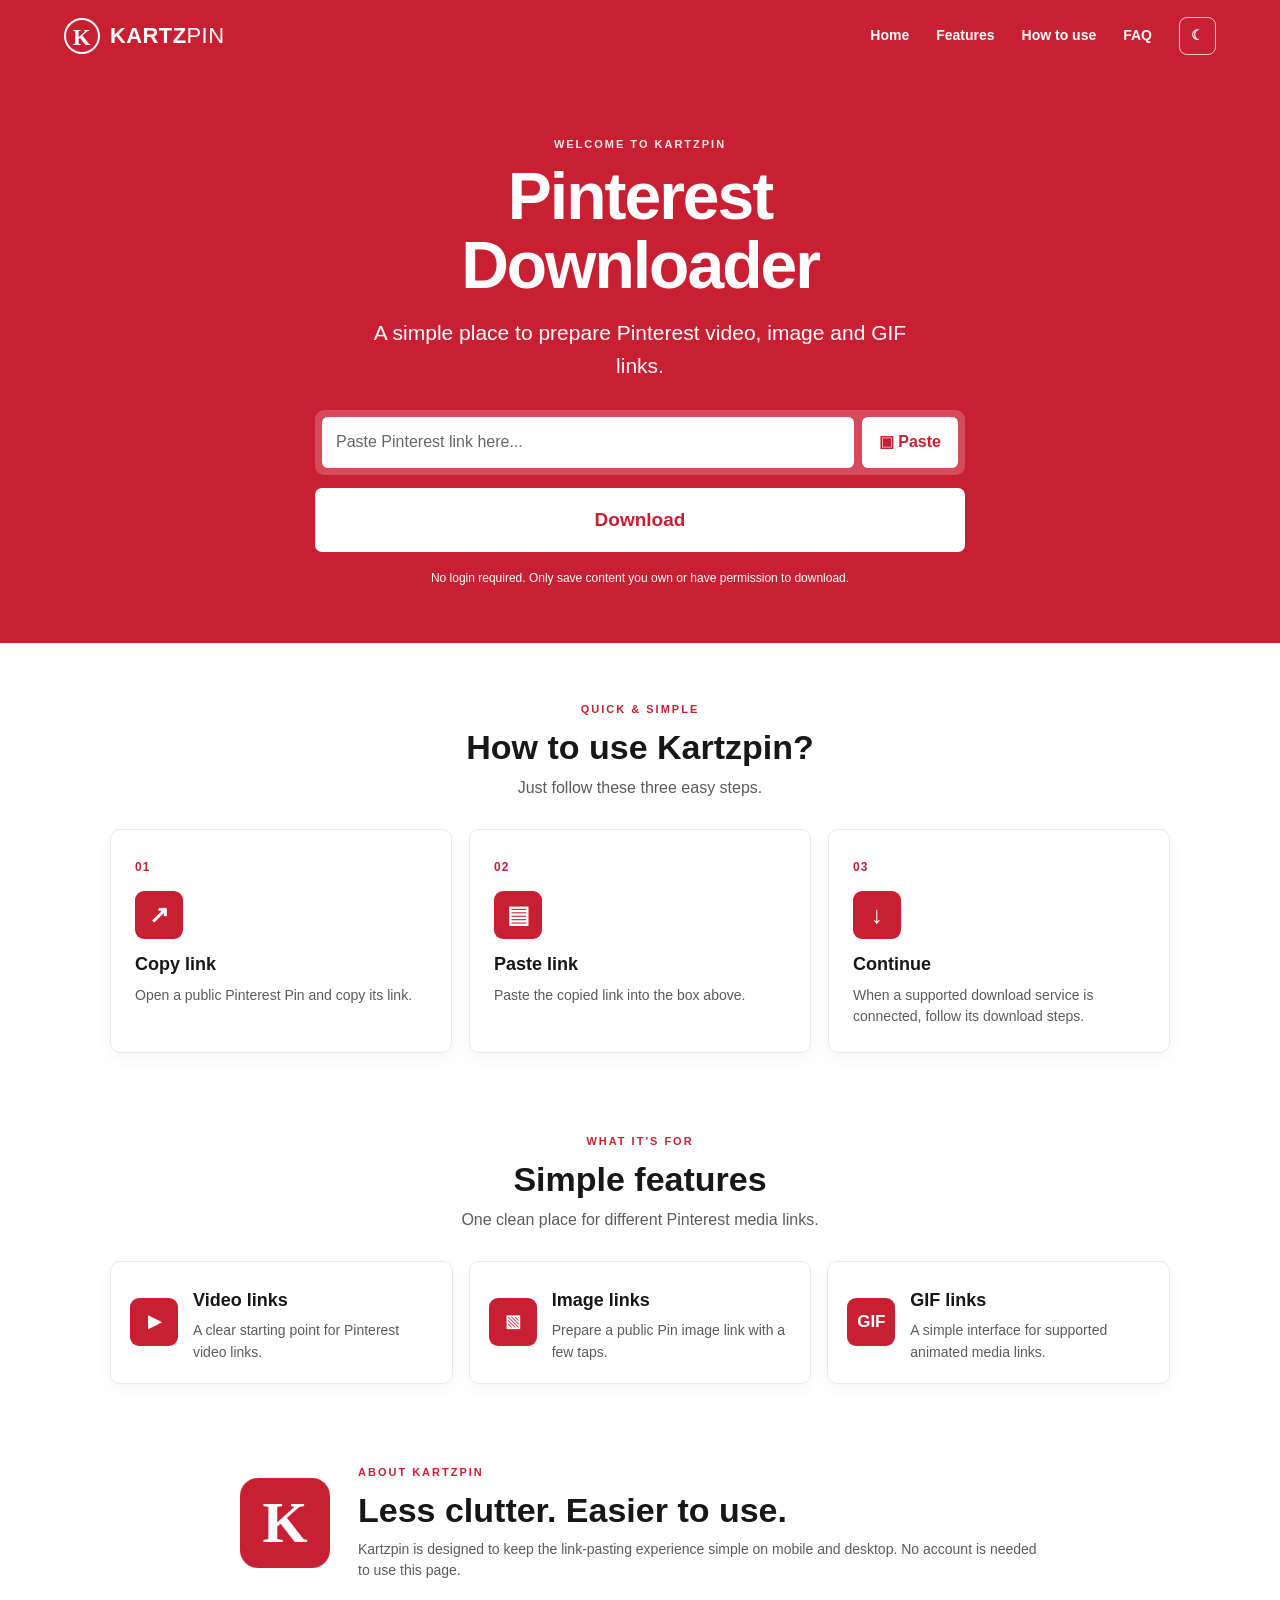
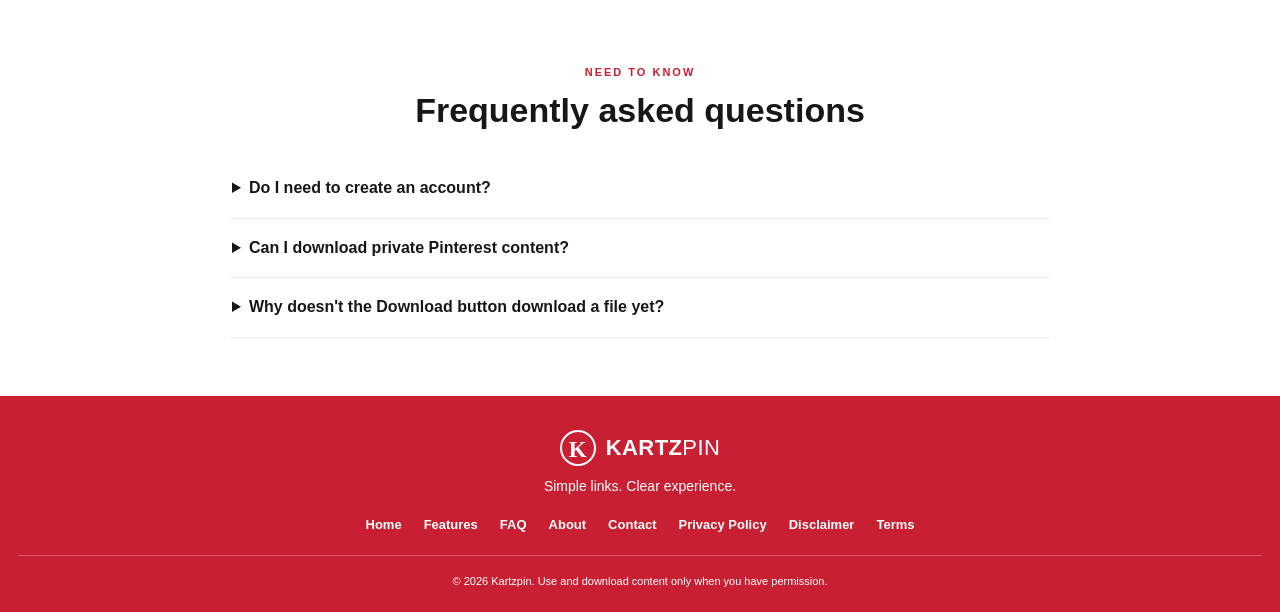
==== commit 1bacf4a6: "Refactor HTML structure for better readability" ====
--- a/index.html
+++ b/index.html
@@ -14,7 +14,10 @@
     </a>
     <button class="menu-toggle" id="menuToggle" aria-label="Open menu" aria-expanded="false">☰</button>
     <nav class="nav" id="mainNav">
-      <a href="#home">Home</a><a href="#features">Features</a><a href="#how">How to use</a><a href="#faq">FAQ</a>
+      <a href="#home">Home</a>
+      <a href="#features">Features</a>
+      <a href="#how">How to use</a>
+      <a href="#faq">FAQ</a>
       <button class="theme-toggle" id="themeToggle" type="button" aria-label="Switch colour mode">☾</button>
     </nav>
   </header>
@@ -36,7 +39,11 @@
     </section>
 
     <section class="section how-section" id="how">
-      <div class="section-heading"><p class="eyebrow red-text">QUICK &amp; SIMPLE</p><h2>How to use Kartzpin?</h2><p>Just follow these three easy steps.</p></div>
+      <div class="section-heading">
+        <p class="eyebrow red-text">QUICK &amp; SIMPLE</p>
+        <h2>How to use Kartzpin?</h2>
+        <p>Just follow these three easy steps.</p>
+      </div>
       <div class="steps">
         <article class="step-card"><span class="step-number">01</span><div class="step-icon">↗</div><h3>Copy link</h3><p>Open a public Pinterest Pin and copy its link.</p></article>
         <article class="step-card"><span class="step-number">02</span><div class="step-icon">▤</div><h3>Paste link</h3><p>Paste the copied link into the box above.</p></article>
@@ -45,7 +52,11 @@
     </section>
 
     <section class="section features-section" id="features">
-      <div class="section-heading"><p class="eyebrow red-text">WHAT IT'S FOR</p><h2>Simple features</h2><p>One clean place for different Pinterest media links.</p></div>
+      <div class="section-heading">
+        <p class="eyebrow red-text">WHAT IT'S FOR</p>
+        <h2>Simple features</h2>
+        <p>One clean place for different Pinterest media links.</p>
+      </div>
       <div class="feature-grid">
         <article class="feature-card"><div class="feature-icon">▶</div><div><h3>Video links</h3><p>A clear starting point for Pinterest video links.</p></div></article>
         <article class="feature-card"><div class="feature-icon">▧</div><div><h3>Image links</h3><p>Prepare a public Pin image link with a few taps.</p></div></article>
@@ -55,11 +66,18 @@
 
     <section class="section about-section">
       <div class="about-mark">K</div>
-      <div><p class="eyebrow red-text">ABOUT KARTZPIN</p><h2>Less clutter. Easier to use.</h2><p>Kartzpin is designed to keep the link-pasting experience simple on mobile and desktop. No account is needed to use this page.</p></div>
+      <div>
+        <p class="eyebrow red-text">ABOUT KARTZPIN</p>
+        <h2>Less clutter. Easier to use.</h2>
+        <p>Kartzpin is designed to keep the link-pasting experience simple on mobile and desktop. No account is needed to use this page.</p>
+      </div>
     </section>
 
     <section class="section faq-section" id="faq">
-      <div class="section-heading"><p class="eyebrow red-text">NEED TO KNOW</p><h2>Frequently asked questions</h2></div>
+      <div class="section-heading">
+        <p class="eyebrow red-text">NEED TO KNOW</p>
+        <h2>Frequently asked questions</h2>
+      </div>
       <details><summary>Do I need to create an account?</summary><p>No. This website interface does not require visitor sign-in.</p></details>
       <details><summary>Can I download private Pinterest content?</summary><p>No. Private, restricted or inaccessible content should not be downloaded. Use only content you own or have permission to save.</p></details>
       <details><summary>Why doesn't the Download button download a file yet?</summary><p>The website design is ready, but a legitimate download service/API has not been connected. The button will not pretend a download has happened.</p></details>
@@ -69,9 +87,21 @@
   <footer class="site-footer">
     <a class="brand footer-brand" href="#home"><span class="brand-mark">K</span><span>KARTZ<span class="brand-light">PIN</span></span></a>
     <p>Simple links. Clear experience.</p>
-    <div class="footer-links"><a href="#home">Home</a><a href="#features">Features</a><a href="#faq">FAQ</a><a href="mailto:hello@kartzpin.example">Contact</a></div>
+
+    <div class="footer-links">
+      <a href="#home">Home</a>
+      <a href="#features">Features</a>
+      <a href="#faq">FAQ</a>
+      <a href="about.html">About</a>
+      <a href="contact.html">Contact</a>
+      <a href="privacy-policy.html">Privacy Policy</a>
+      <a href="disclaimer.html">Disclaimer</a>
+      <a href="terms.html">Terms</a>
+    </div>
+
     <small>© <span id="year"></span> Kartzpin. Use and download content only when you have permission.</small>
   </footer>
+
   <script src="script.js"></script>
 </body>
 </html>
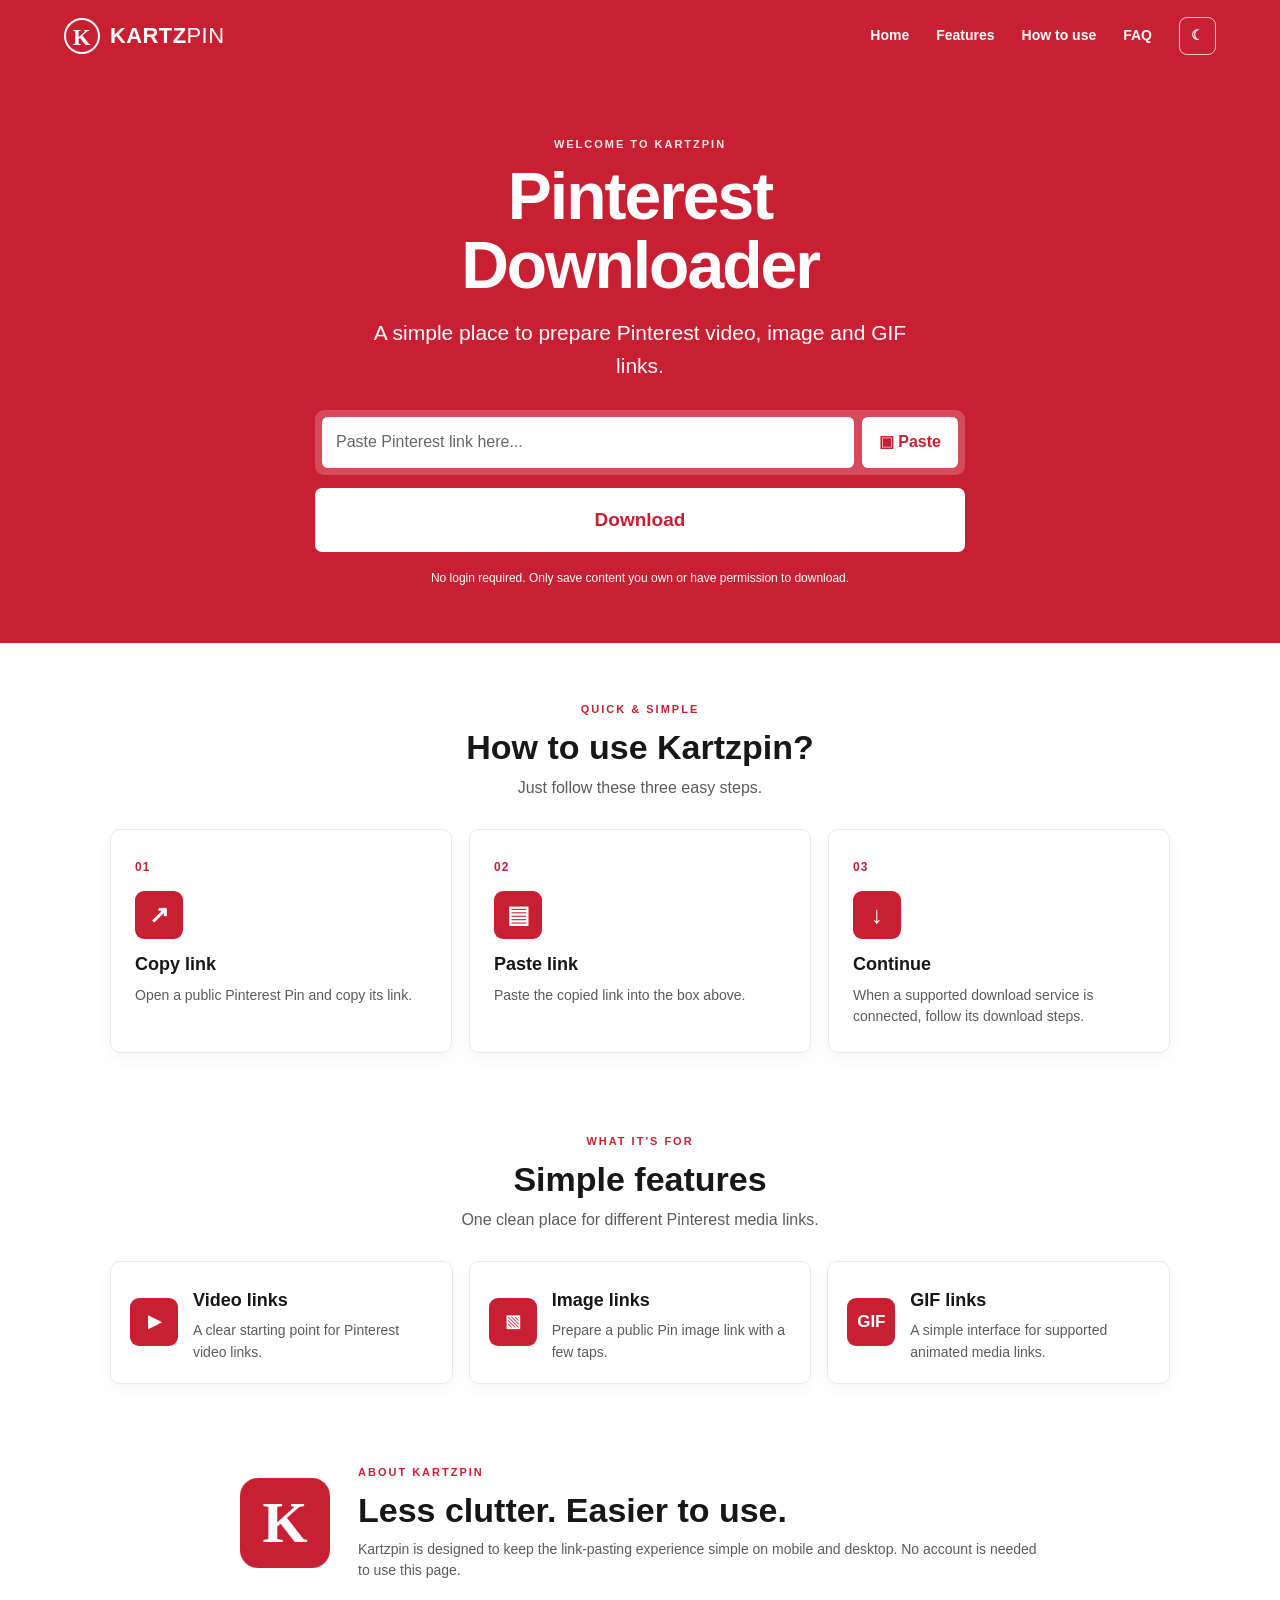
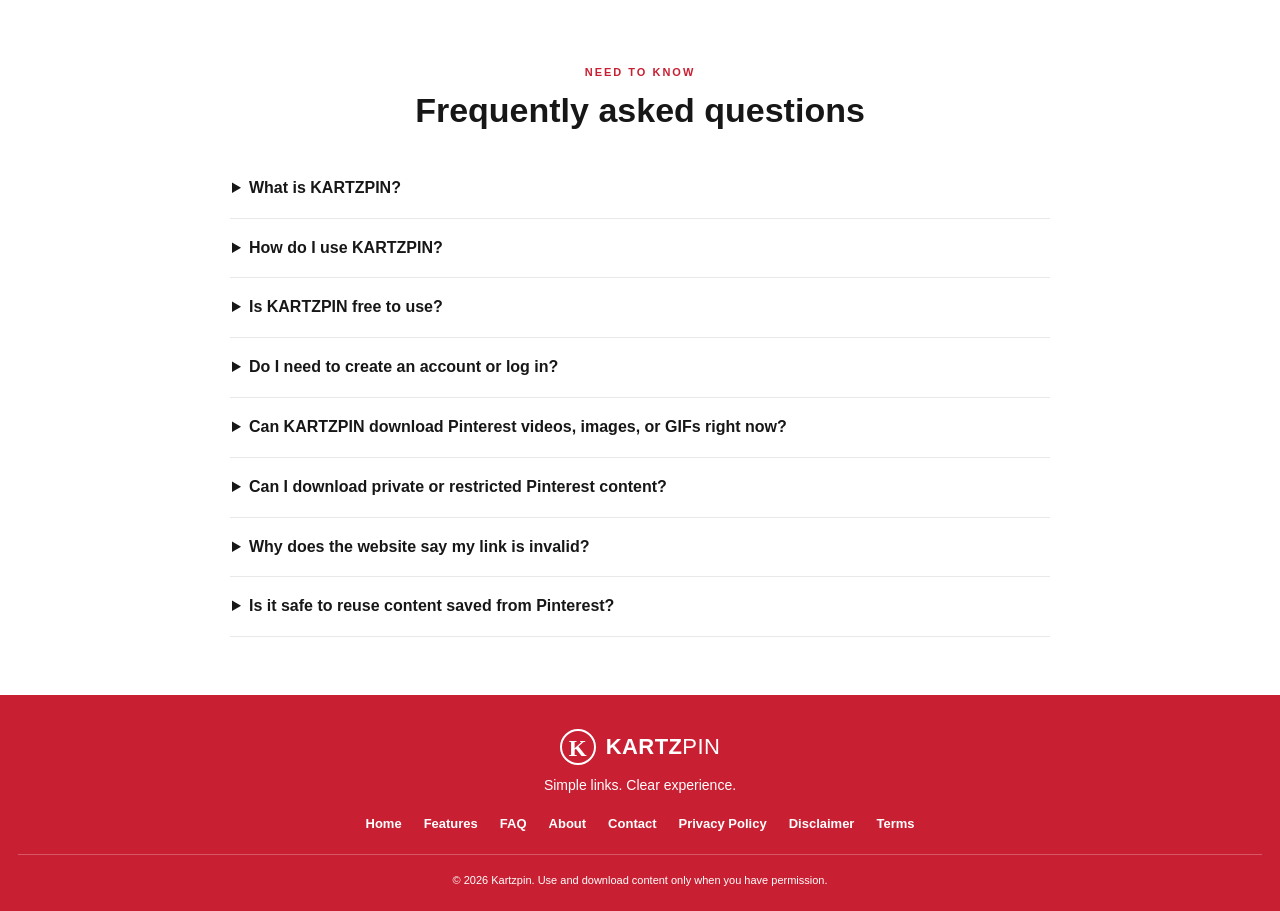
==== commit 2f4ca220: "Add FAQ section for KARTZPIN" ====
--- a/index.html
+++ b/index.html
@@ -17,7 +17,7 @@
       <a href="#home">Home</a>
       <a href="#features">Features</a>
       <a href="#how">How to use</a>
-      <a href="#faq">FAQ</a>
+      <a href="faq.html">FAQ</a>
       <button class="theme-toggle" id="themeToggle" type="button" aria-label="Switch colour mode">☾</button>
     </nav>
   </header>
@@ -78,10 +78,46 @@
         <p class="eyebrow red-text">NEED TO KNOW</p>
         <h2>Frequently asked questions</h2>
       </div>
-      <details><summary>Do I need to create an account?</summary><p>No. This website interface does not require visitor sign-in.</p></details>
-      <details><summary>Can I download private Pinterest content?</summary><p>No. Private, restricted or inaccessible content should not be downloaded. Use only content you own or have permission to save.</p></details>
-      <details><summary>Why doesn't the Download button download a file yet?</summary><p>The website design is ready, but a legitimate download service/API has not been connected. The button will not pretend a download has happened.</p></details>
-    </section>
+      
+<details>
+  <summary>What is KARTZPIN?</summary>
+  <p>KARTZPIN is a simple web interface for entering and checking the format of Pinterest links. It is designed to be easy to use on mobile phones and desktop devices.</p>
+</details>
+
+<details>
+  <summary>How do I use KARTZPIN?</summary>
+  <p>Copy the link of a Pinterest Pin, paste it into the link box on the home page, and select Download. The current version checks whether the link looks like a Pinterest URL; it does not download a media file.</p>
+</details>
+
+<details>
+  <summary>Is KARTZPIN free to use?</summary>
+  <p>The current website interface is available to visitors without a paid account.</p>
+</details>
+
+<details>
+  <summary>Do I need to create an account or log in?</summary>
+  <p>No account or visitor login is required to use the current KARTZPIN interface.</p>
+</details>
+
+<details>
+  <summary>Can KARTZPIN download Pinterest videos, images, or GIFs right now?</summary>
+  <p>Not yet. The current version is a front-end interface and a download service or API has not been connected. The website will not claim that a file has been downloaded when it has not.</p>
+</details>
+
+<details>
+  <summary>Can I download private or restricted Pinterest content?</summary>
+  <p>No. Do not try to access or save private, restricted, or otherwise inaccessible content. Only use content you own or have permission to download.</p>
+</details>
+
+<details>
+  <summary>Why does the website say my link is invalid?</summary>
+  <p>Check that you copied the complete link and that it belongs to Pinterest. Remove any extra spaces and try pasting the link again.</p>
+</details>
+
+<details>
+  <summary>Is it safe to reuse content saved from Pinterest?</summary>
+  <p>Always respect the creator's rights, Pinterest's rules, and applicable laws. Get permission when required, and do not reuse or distribute someone else's work without the necessary rights.</p>
+</details>
   </main>
 
   <footer class="site-footer">
@@ -91,7 +127,7 @@
     <div class="footer-links">
       <a href="#home">Home</a>
       <a href="#features">Features</a>
-      <a href="#faq">FAQ</a>
+      <a href="faq.html">FAQ</a>
       <a href="about.html">About</a>
       <a href="contact.html">Contact</a>
       <a href="privacy-policy.html">Privacy Policy</a>
